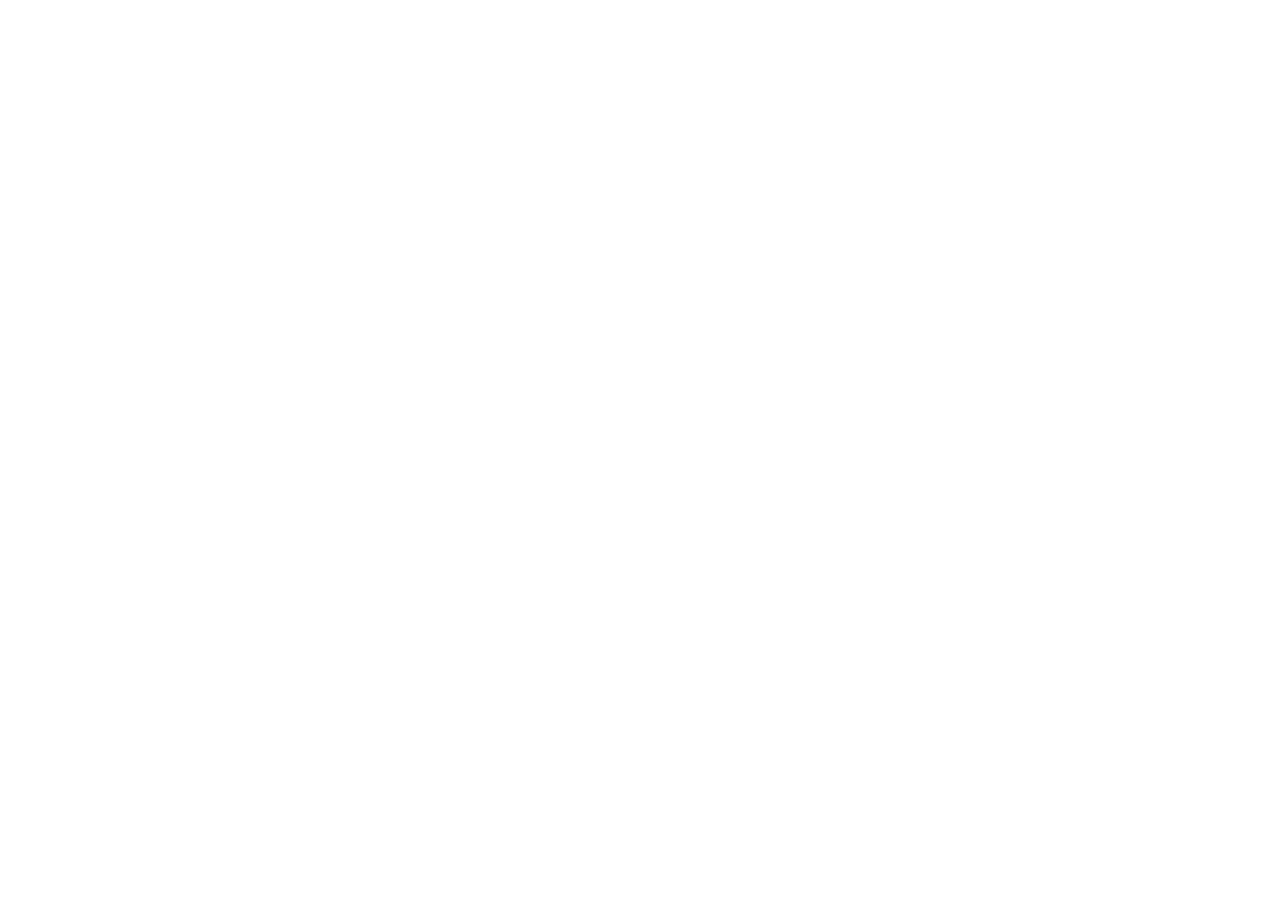
==== index.html @ b810966e "initial commit" ====
<!DOCTYPE html>
<html>
<head>
    <meta charset="utf-8" />
    <meta http-equiv="X-UA-Compatible" content="IE=edge">
    <title>Tours</title>
    <meta name="viewport" content="width=device-width, initial-scale=1">
    <link href="assets/plugins/bootstrap/css/bootstrap.css" rel="stylesheet" type="text/css"/>
    <link href="assets/css/style.css" rel="stylesheet" type="text/css"/>
</head>
<body>
    <header>

    </header>
    <main>

    </main>
    <footer>
        
    </footer>
    <script src="assets/plugins/jquery.min.js"></script>
    <script src="assets/plugins/popper.min.js"></script>
    <script src="assets/plugins/bootstrap/js/bootstrap.min.js"></script>
    <script src="assets/js/main.js"></script>
</body>
</html>
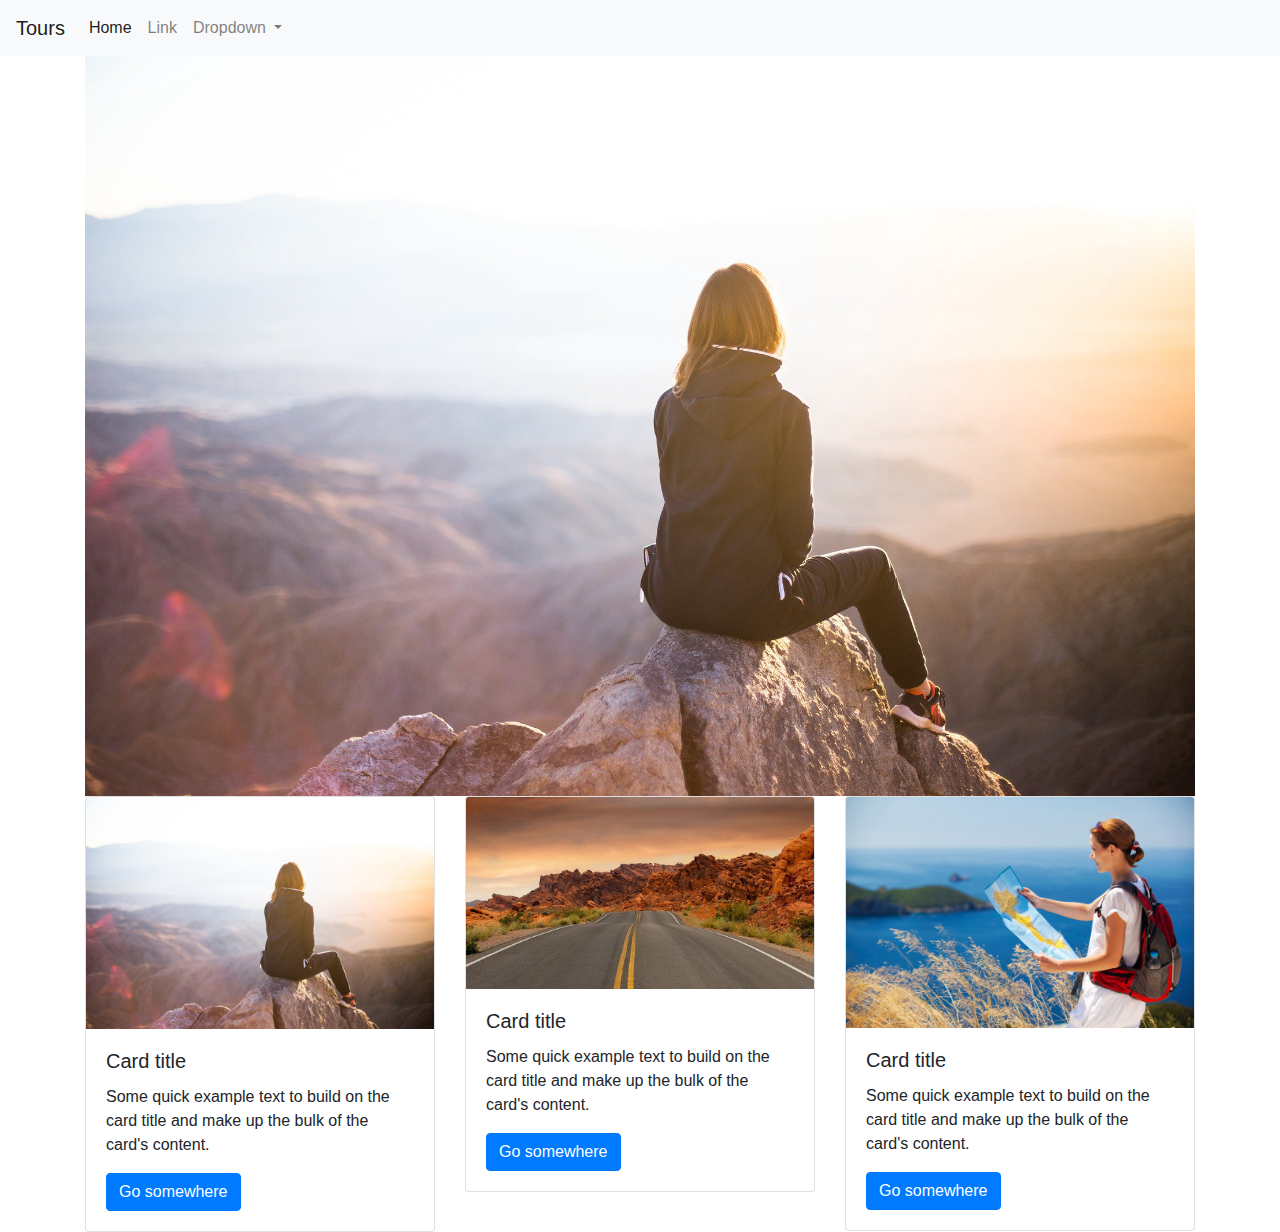
==== commit 9dd3e239: "initial commit" ====
--- a/index.html
+++ b/index.html
@@ -1,26 +1,117 @@
 <!DOCTYPE html>
 <html>
+
 <head>
-    <meta charset="utf-8" />
-    <meta http-equiv="X-UA-Compatible" content="IE=edge">
-    <title>Tours</title>
-    <meta name="viewport" content="width=device-width, initial-scale=1">
-    <link href="assets/plugins/bootstrap/css/bootstrap.css" rel="stylesheet" type="text/css"/>
-    <link href="assets/css/style.css" rel="stylesheet" type="text/css"/>
+  <meta charset="utf-8" />
+  <meta http-equiv="X-UA-Compatible" content="IE=edge">
+  <title>Tours</title>
+  <meta name="viewport" content="width=device-width, initial-scale=1">
+  <link href="assets/plugins/bootstrap/css/bootstrap.css" rel="stylesheet" type="text/css" />
+  <link href="assets/css/style.css" rel="stylesheet" type="text/css" />
 </head>
+
 <body>
-    <header>
+  <header>
+    <nav class="navbar navbar-expand-lg navbar-light bg-light">
+      <a class="navbar-brand" href="#">Tours</a>
+      <button class="navbar-toggler" type="button" data-toggle="collapse" data-target="#navbarSupportedContent" aria-controls="navbarSupportedContent"
+        aria-expanded="false" aria-label="Toggle navigation">
+        <span class="navbar-toggler-icon"></span>
+      </button>
 
-    </header>
-    <main>
+      <div class="collapse navbar-collapse" id="navbarSupportedContent">
+        <ul class="navbar-nav mr-auto">
+          <li class="nav-item active">
+            <a class="nav-link" href="#">Home
+              <span class="sr-only">(current)</span>
+            </a>
+          </li>
+          <li class="nav-item">
+            <a class="nav-link" href="#">Link</a>
+          </li>
+          <li class="nav-item dropdown">
+            <a class="nav-link dropdown-toggle" href="#" id="navbarDropdown" role="button" data-toggle="dropdown" aria-haspopup="true"
+              aria-expanded="false">
+              Dropdown
+            </a>
+            <div class="dropdown-menu" aria-labelledby="navbarDropdown">
+              <a class="dropdown-item" href="#">Action</a>
+              <a class="dropdown-item" href="#">Another action</a>
+              <div class="dropdown-divider"></div>
+              <a class="dropdown-item" href="#">Something else here</a>
+            </div>
+          </li>
+        </ul>
+      </div>
+    </nav>
+  </header>
+  <main>
+    <div class="container">
+      <!-- carousel will be here -->
+      <section class="carousel">
+        <div id="carouselExampleSlidesOnly" class="carousel slide" data-ride="carousel">
+          <div class="carousel-inner">
+            <div class="carousel-item active">
+              <img class="d-block w-100" src="assets/img/site.jpeg" alt="First slide">
+            </div>
+            <div class="carousel-item">
+              <img class="d-block w-100" src="assets/img/solo.jpg" alt="Second slide">
+            </div>
+            <div class="carousel-item">
+              <img class="d-block w-100" src="assets/img/travel.jpg" alt="Third slide">
+            </div>
+          </div>
+        </div>
+      </section>
+      <!-- Travel cards -->
+      <section class="travel">
+        <div class="row">
+          <!-- Cards inside each -->
+          <div class="col">
+            <div class="card">
+              <img class="card-img-top" src="assets/img/site.jpeg" alt="Card image cap">
+              <div class="card-body">
+                <h5 class="card-title">Card title</h5>
+                <p class="card-text">Some quick example text to build on the card title and make up the bulk of the card's content.</p>
+                <a href="#" class="btn btn-primary">Go somewhere</a>
+              </div>
+            </div>
+          </div>
+          <div class="col">
+            <div class="card">
+              <img class="card-img-top" src="assets/img/travel.jpg" alt="Card image cap">
+              <div class="card-body">
+                <h5 class="card-title">Card title</h5>
+                <p class="card-text">Some quick example text to build on the card title and make up the bulk of the card's content.</p>
+                <a href="#" class="btn btn-primary">Go somewhere</a>
+              </div>
+            </div>
+          </div>
+          <div class="col">
+            <div class="card">
+              <img class="card-img-top" src="assets/img/solo.jpg" alt="Card image cap">
+              <div class="card-body">
+                <h5 class="card-title">Card title</h5>
+                <p class="card-text">Some quick example text to build on the card title and make up the bulk of the card's content.</p>
+                <a href="#" class="btn btn-primary">Go somewhere</a>
+              </div>
+            </div>
+          </div>
+        </div>
+      </section>
+    </div>
+    <!-- Testimonial -->
+    <section>
+      
+    </section>
+  </main>
+  <footer>
 
-    </main>
-    <footer>
-        
-    </footer>
-    <script src="assets/plugins/jquery.min.js"></script>
-    <script src="assets/plugins/popper.min.js"></script>
-    <script src="assets/plugins/bootstrap/js/bootstrap.min.js"></script>
-    <script src="assets/js/main.js"></script>
+  </footer>
+  <script src="assets/plugins/jquery.min.js"></script>
+  <script src="assets/plugins/popper.min.js"></script>
+  <script src="assets/plugins/bootstrap/js/bootstrap.min.js"></script>
+  <script src="assets/js/main.js"></script>
 </body>
+
 </html>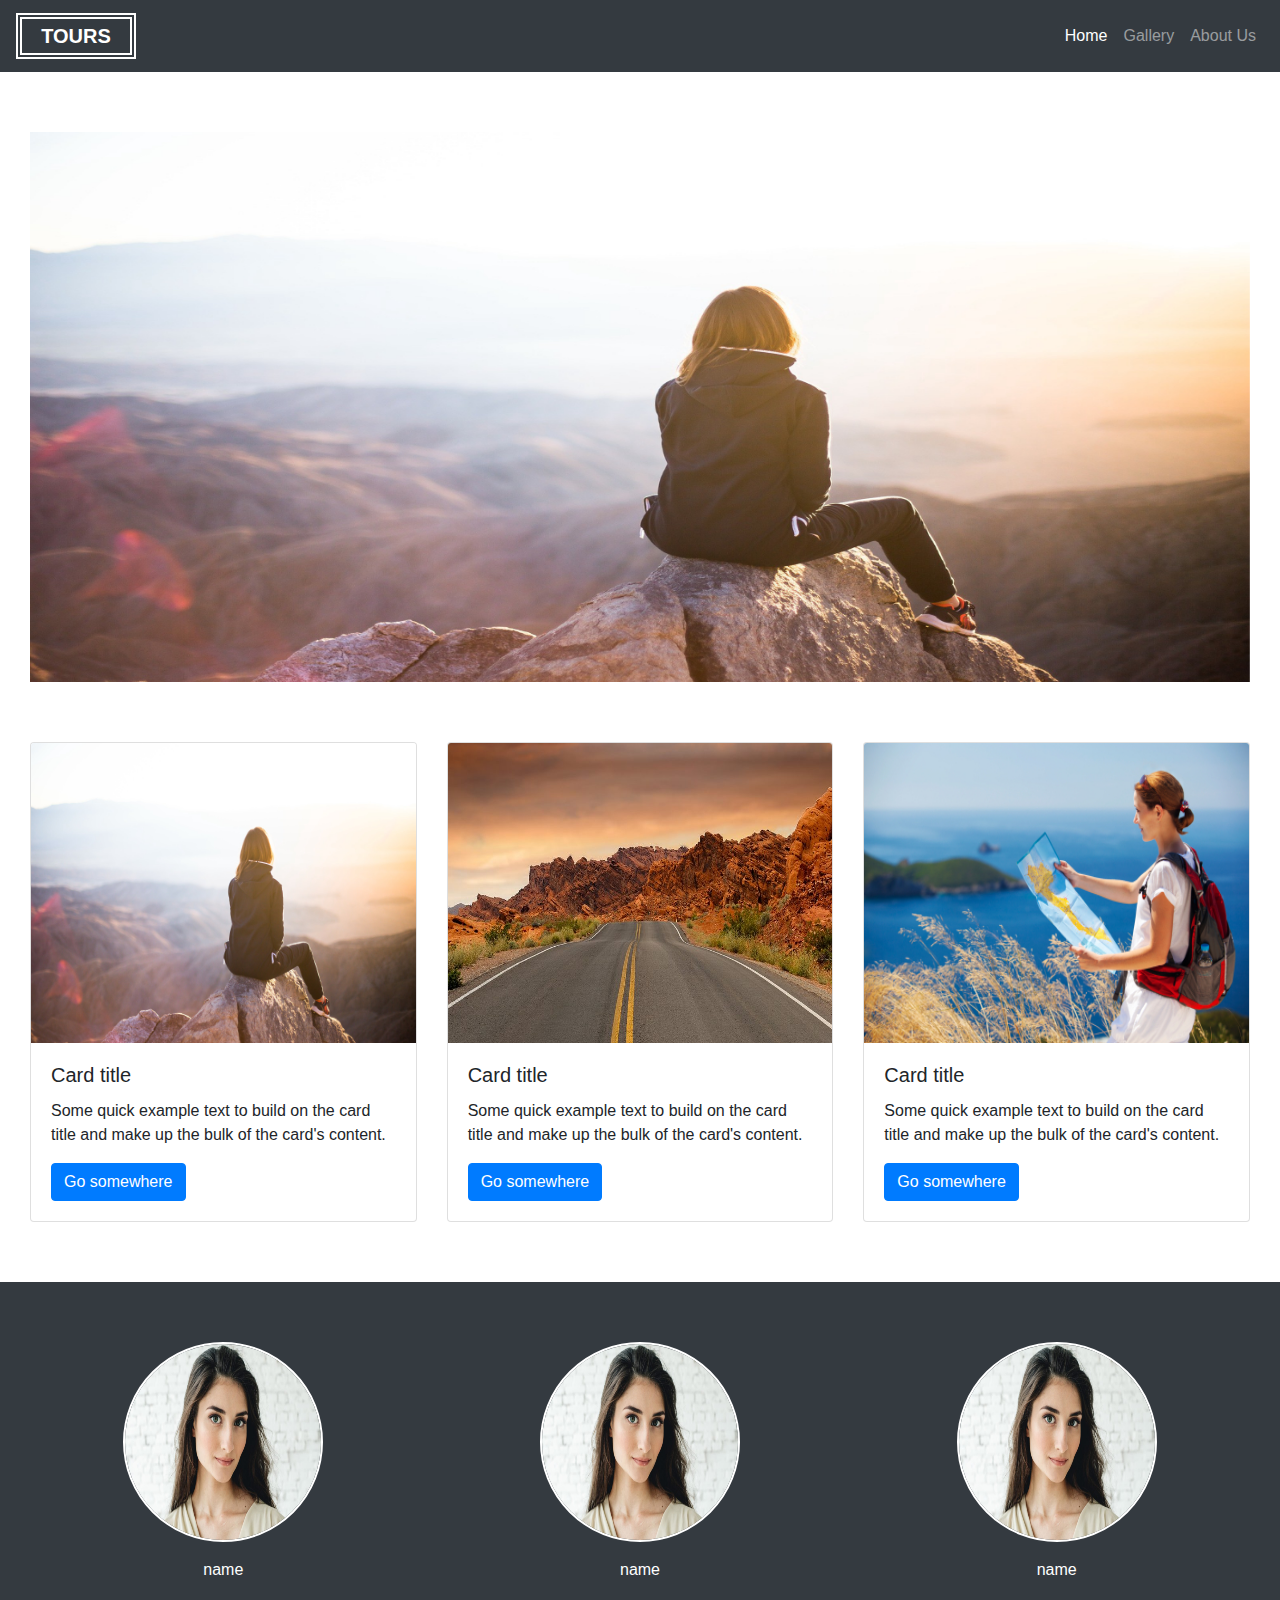
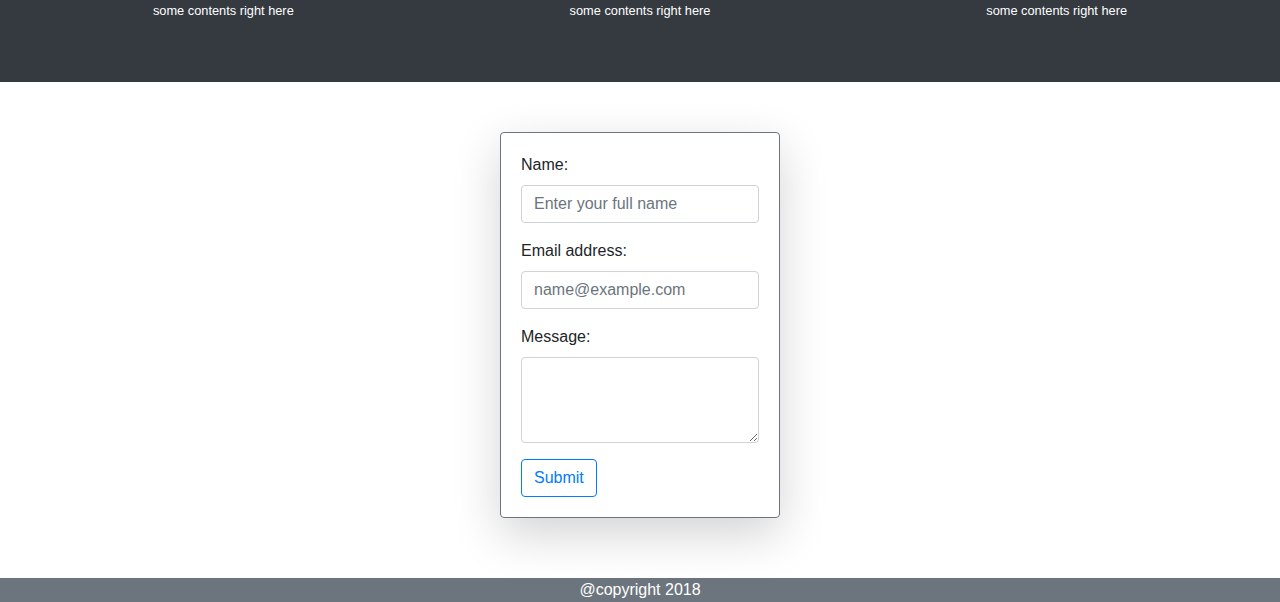
==== commit fcac0323: "initial commit" ====
--- a/index.html
+++ b/index.html
@@ -12,34 +12,30 @@
 
 <body>
   <header>
-    <nav class="navbar navbar-expand-lg navbar-light bg-light">
-      <a class="navbar-brand" href="#">Tours</a>
+    <nav class="navbar navbar-expand-lg navbar-dark bg-dark">
+      <a class="navbar-brand" href="#">
+        <div class="logo">
+          <div class="logo__tagline">Tours
+          </div>
+        </div>
+      </a>
       <button class="navbar-toggler" type="button" data-toggle="collapse" data-target="#navbarSupportedContent" aria-controls="navbarSupportedContent"
         aria-expanded="false" aria-label="Toggle navigation">
         <span class="navbar-toggler-icon"></span>
       </button>
 
       <div class="collapse navbar-collapse" id="navbarSupportedContent">
-        <ul class="navbar-nav mr-auto">
+        <ul class="navbar-nav ml-auto">
           <li class="nav-item active">
             <a class="nav-link" href="#">Home
               <span class="sr-only">(current)</span>
             </a>
           </li>
           <li class="nav-item">
-            <a class="nav-link" href="#">Link</a>
+            <a class="nav-link" href="#">Gallery</a>
           </li>
-          <li class="nav-item dropdown">
-            <a class="nav-link dropdown-toggle" href="#" id="navbarDropdown" role="button" data-toggle="dropdown" aria-haspopup="true"
-              aria-expanded="false">
-              Dropdown
-            </a>
-            <div class="dropdown-menu" aria-labelledby="navbarDropdown">
-              <a class="dropdown-item" href="#">Action</a>
-              <a class="dropdown-item" href="#">Another action</a>
-              <div class="dropdown-divider"></div>
-              <a class="dropdown-item" href="#">Something else here</a>
-            </div>
+          <li class="nav-item">
+            <a class="nav-link" href="#">About Us</a>
           </li>
         </ul>
       </div>
@@ -51,7 +47,7 @@
       <section class="carousel">
         <div id="carouselExampleSlidesOnly" class="carousel slide" data-ride="carousel">
           <div class="carousel-inner">
-            <div class="carousel-item active">
+            <div class="carousel-item img active">
               <img class="d-block w-100" src="assets/img/site.jpeg" alt="First slide">
             </div>
             <div class="carousel-item">
@@ -101,12 +97,78 @@
       </section>
     </div>
     <!-- Testimonial -->
-    <section>
-      
+    <section class="testimonial bg-dark">
+      <div class="container">
+        <div class="row">
+          <div class="col">
+            <!-- circles -->
+            <div class="circles">
+              <figure class="circles__figure">
+                <img src="assets/img/01-shutterstock_476340928-Irina-Bg-1024x683.jpg" alt="">
+              </figure>
+              <div class="circles__content text-center text-white">
+                <p>name</p>
+                <small>
+                  some contents right here
+                </small>
+              </div>
+            </div>
+          </div>
+          <div class="col">
+            <div class="circles">
+              <figure class="circles__figure">
+                <img src="assets/img/01-shutterstock_476340928-Irina-Bg-1024x683.jpg" alt="">
+              </figure>
+              <div class="circles__content text-center text-white">
+                <p>name</p>
+                <small>
+                  some contents right here
+                </small>
+              </div>
+            </div>
+          </div>
+          <div class="col">
+            <div class="circles">
+              <figure class="circles__figure">
+                <img src="assets/img/01-shutterstock_476340928-Irina-Bg-1024x683.jpg" alt="">
+              </figure>
+              <div class="circles__content text-center text-white">
+                <p>name</p>
+                <small>
+                  some contents right here
+                </small>
+              </div>
+            </div>
+          </div>
+
+        </div>
+      </div>
+    </section>
+    <!-- form fill -->
+    <section class="form__wrapper">
+      <form class="form__fill shadow-lg border rounded border-secondary">
+        <div class="form-group">
+          <label for="formGroupName">Name:</label>
+          <input type="text" class="form-control" id="formGroupEnteryourfullname" placeholder="Enter your full name">
+        </div>
+        <div class="form-group">
+          <label for="exampleFormControlInput1">Email address:</label>
+          <input type="email" class="form-control" id="exampleFormControlInput1" placeholder="name@example.com">
+        </div>
+        <div class="form-group">
+          <label for="exampleFormControlTextarea1">Message:</label>
+          <textarea class="form-control" id="exampleFormControlTextarea1" rows="3"></textarea>
+        </div>
+        <div>
+          <button type="button" class="btn btn-outline-primary">Submit</button>
+        </div>
+      </form>
     </section>
   </main>
-  <footer>
-
+  <footer class="bg-secondary">
+    <section class="text-center text-white">
+      @copyright 2018
+    </section>
   </footer>
   <script src="assets/plugins/jquery.min.js"></script>
   <script src="assets/plugins/popper.min.js"></script>
--- a/assets/css/style.css
+++ b/assets/css/style.css
@@ -0,0 +1,63 @@
+.logo {
+    width: 120px;
+    height: 46px;
+    border: 2px solid #FFFFFF;
+    padding: 2px;
+}
+.logo__tagline {
+    width:  100%;
+    height: 100%;
+    border: 2px solid #FFFFFF;
+    display: flex;
+    justify-content: center;
+    align-items: center;
+    font-weight: bold;
+    text-transform: uppercase;
+}
+/* overwriting bootstrap styling */
+@media (min-width: 1200px) {
+    .container {
+        max-width: 1250px;
+    }
+}
+/* overwriting bootstrap styling */
+main {
+    padding: 60px 0;
+}
+.carousel-item img {
+    height: 550px;
+}
+section.travel {
+    padding: 60px 0;
+}
+.card-img-top {
+    height: 300px;
+}
+.circles {
+    display: flex;
+    flex-direction: column;
+    justify-content: center;
+    align-items: center;
+}
+.circles__figure {
+    height: 200px;
+    width: 200px;
+}
+.circles__figure img {
+    height: 100%;
+    width: 100%;
+    border-radius: 100%;
+    border: 2px solid #FFFFFF;
+}
+section.testimonial {
+    padding: 60px 0;
+}
+.form__fill {
+  display: flex; 
+  flex-direction: column; 
+  justify-content: center; 
+  padding: 20px; 
+}
+.form__wrapper {
+  padding: 50px  500px 0;
+}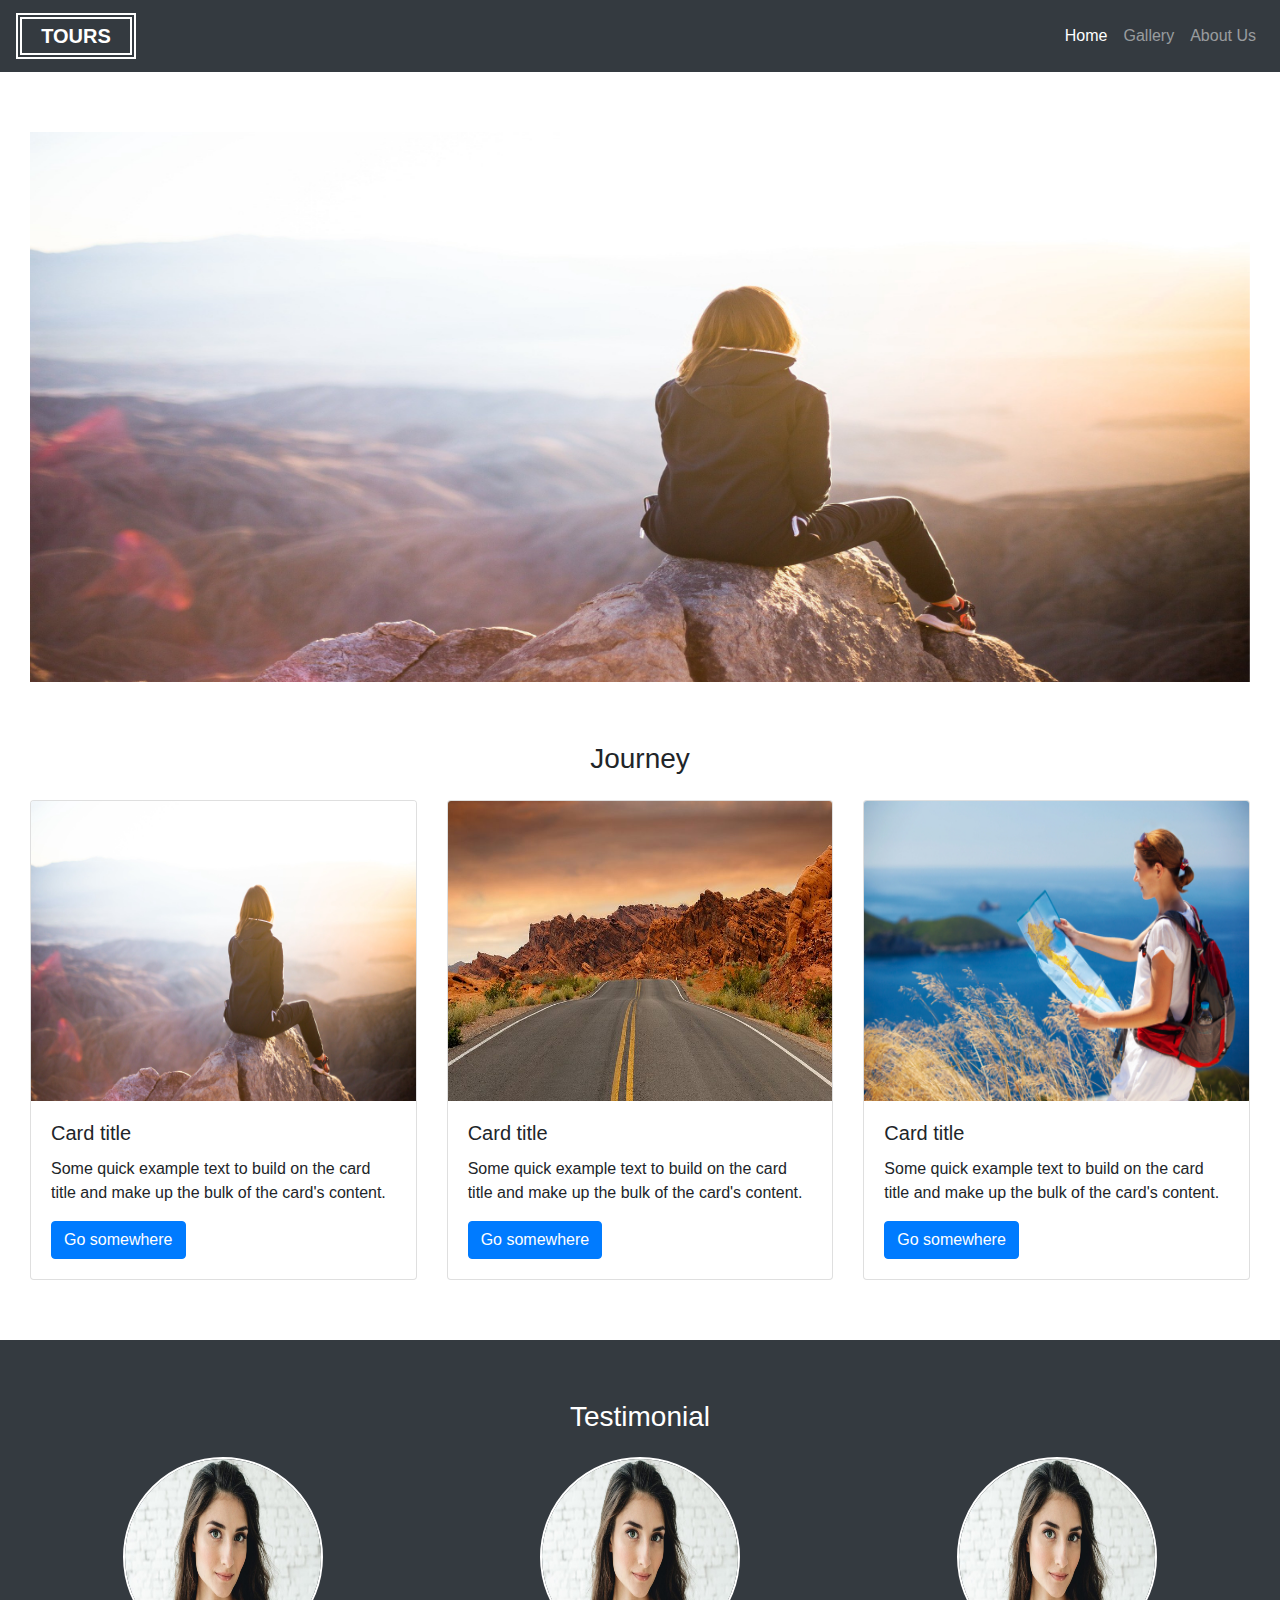
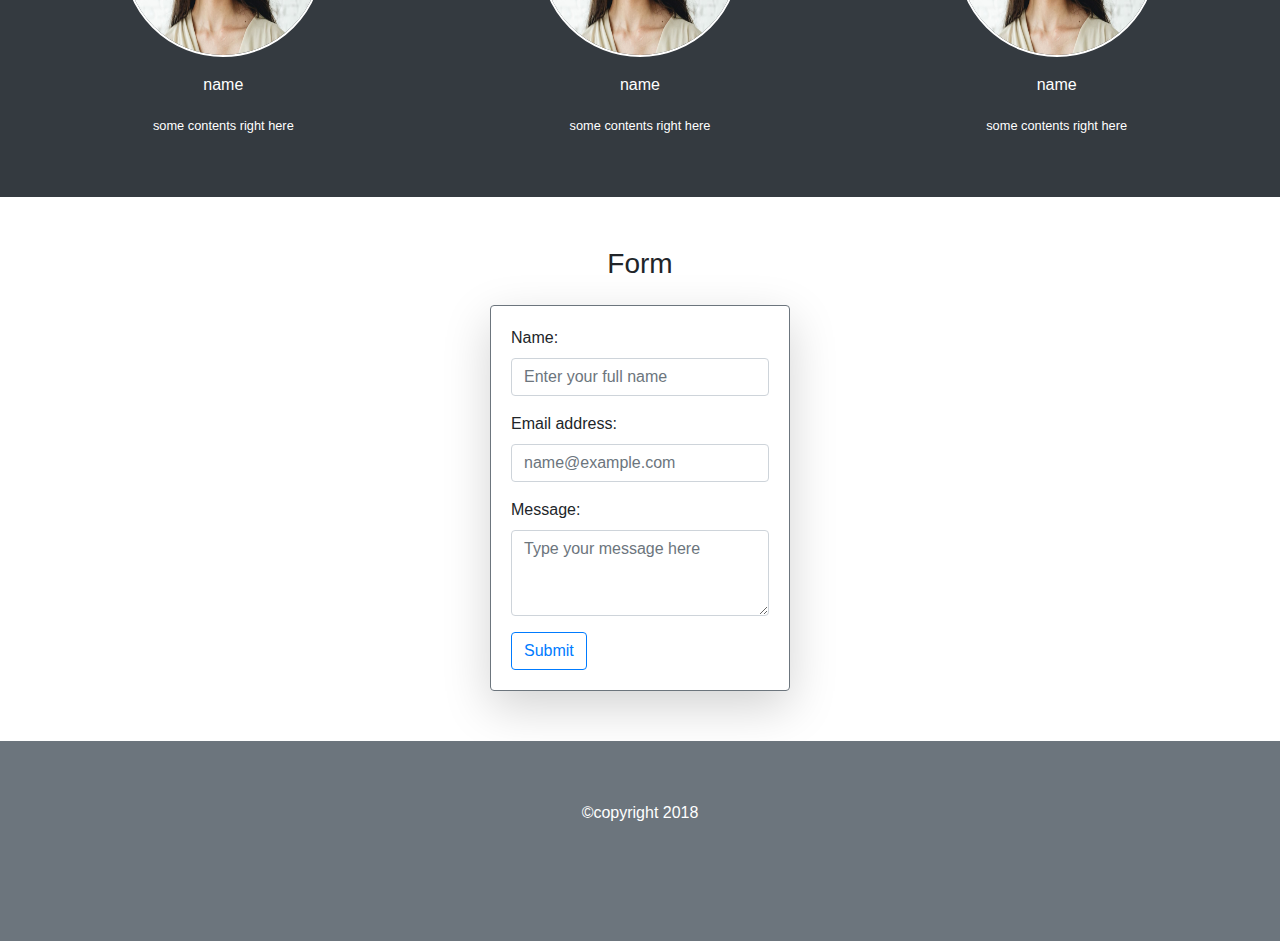
==== commit e03e5e1a: "modification on footer in the html, css and js" ====
--- a/index.html
+++ b/index.html
@@ -61,9 +61,14 @@
       </section>
       <!-- Travel cards -->
       <section class="travel">
+        <div class="section__heading mb-4">
+          <h3 class="text-center">
+            Journey
+          </h3>
+        </div>
         <div class="row">
           <!-- Cards inside each -->
-          <div class="col">
+          <div class="col-12 col-sm-6 col-md-4">
             <div class="card">
               <img class="card-img-top" src="assets/img/site.jpeg" alt="Card image cap">
               <div class="card-body">
@@ -73,7 +78,7 @@
               </div>
             </div>
           </div>
-          <div class="col">
+          <div class="col-12 col-sm-6 col-md-4">
             <div class="card">
               <img class="card-img-top" src="assets/img/travel.jpg" alt="Card image cap">
               <div class="card-body">
@@ -83,7 +88,7 @@
               </div>
             </div>
           </div>
-          <div class="col">
+          <div class="col-12 col-sm-6 col-md-4">
             <div class="card">
               <img class="card-img-top" src="assets/img/solo.jpg" alt="Card image cap">
               <div class="card-body">
@@ -99,8 +104,13 @@
     <!-- Testimonial -->
     <section class="testimonial bg-dark">
       <div class="container">
+        <div class="section__heading mb-4">
+          <h3 class="text-center text-white">
+            Testimonial
+          </h3>
+        </div>
         <div class="row">
-          <div class="col">
+          <div class="col-12 col-sm-6 col-md-4">
             <!-- circles -->
             <div class="circles">
               <figure class="circles__figure">
@@ -114,7 +124,7 @@
               </div>
             </div>
           </div>
-          <div class="col">
+          <div class="col-12 col-sm-6 col-md-4">
             <div class="circles">
               <figure class="circles__figure">
                 <img src="assets/img/01-shutterstock_476340928-Irina-Bg-1024x683.jpg" alt="">
@@ -127,7 +137,7 @@
               </div>
             </div>
           </div>
-          <div class="col">
+          <div class="col-12 col-sm-6 col-md-4">
             <div class="circles">
               <figure class="circles__figure">
                 <img src="assets/img/01-shutterstock_476340928-Irina-Bg-1024x683.jpg" alt="">
@@ -140,34 +150,43 @@
               </div>
             </div>
           </div>
-
         </div>
       </div>
     </section>
     <!-- form fill -->
     <section class="form__wrapper">
-      <form class="form__fill shadow-lg border rounded border-secondary">
-        <div class="form-group">
-          <label for="formGroupName">Name:</label>
-          <input type="text" class="form-control" id="formGroupEnteryourfullname" placeholder="Enter your full name">
+      <div>
+        <div class="section__heading mb-4">
+          <h3 class="text-center">
+            Form
+          </h3>
         </div>
-        <div class="form-group">
-          <label for="exampleFormControlInput1">Email address:</label>
-          <input type="email" class="form-control" id="exampleFormControlInput1" placeholder="name@example.com">
-        </div>
-        <div class="form-group">
-          <label for="exampleFormControlTextarea1">Message:</label>
-          <textarea class="form-control" id="exampleFormControlTextarea1" rows="3"></textarea>
-        </div>
-        <div>
-          <button type="button" class="btn btn-outline-primary">Submit</button>
-        </div>
-      </form>
+        <form class="form__fill shadow-lg border rounded border-secondary">
+          <div class="form-group">
+            <label for="formGroupName">Name:</label>
+            <input type="text" class="form-control" id="formGroupEnteryourfullname" name="name" placeholder="Enter your full name">
+            <small class="form-text d-none">Your name is less than four characters.</small>
+          </div>
+          <div class="form-group">
+            <label for="exampleFormControlInput1">Email address:</label>
+            <input type="email" class="form-control" id="exampleFormControlInput1" name="email" placeholder="name@example.com">
+            <small class="form-text d-none">Your email is not correct.</small>
+          </div>
+          <div class="form-group">
+            <label for="exampleFormControlTextarea1">Message:</label>
+            <textarea class="form-control" id="exampleFormControlTextarea1" name="message" rows="3" placeholder="Type your message here"></textarea>
+            <small class="form-text d-none">Your message should be 10 - 100 characters.</small>
+          </div>
+          <div>
+            <button type="button" class="btn btn-outline-primary">Submit</button>
+          </div>
+        </form>
+      </div>
     </section>
   </main>
-  <footer class="bg-secondary">
-    <section class="text-center text-white">
-      @copyright 2018
+  <footer class="footer bg-secondary">
+    <section class="footer__section text-center text-white">
+      &copy;copyright 2018
     </section>
   </footer>
   <script src="assets/plugins/jquery.min.js"></script>
--- a/assets/css/style.css
+++ b/assets/css/style.css
@@ -21,11 +21,31 @@
     }
 }
 /* overwriting bootstrap styling */
-main {
+/* main {
     padding: 60px 0;
+} */
+section.carousel {
+    padding-top: 60px;
 }
-.carousel-item img {
-    height: 550px;
+@media (min-width: 1200px) {
+    .carousel-item img {
+        height: 550px;
+    }
+}
+@media (max-width: 450px) {
+    .carousel-item img {
+        height: 220px;
+    }
+}
+@media (min-width: 1200px) {
+    .circles__figure {
+        height: 550px;
+    }
+}
+@media (max-width: 450px) {
+    .circles__figure {
+        height: 220px;
+    }
 }
 section.travel {
     padding: 60px 0;
@@ -43,6 +63,7 @@
     height: 200px;
     width: 200px;
 }
+
 .circles__figure img {
     height: 100%;
     width: 100%;
@@ -52,12 +73,20 @@
 section.testimonial {
     padding: 60px 0;
 }
+.form__wrapper {
+    padding: 50px 0 50px 0;
+  }
 .form__fill {
-  display: flex; 
-  flex-direction: column; 
-  justify-content: center; 
+    max-width: 300px;
+    margin: 0 auto;
+  /* display: flex;  */
+  /* flex-direction: column;  */
+  /* justify-content: center;  */
   padding: 20px; 
 }
-.form__wrapper {
-  padding: 50px  500px 0;
-}+.footer {
+    height: 200px;
+}
+.footer__section {
+    padding: 60px;
+}
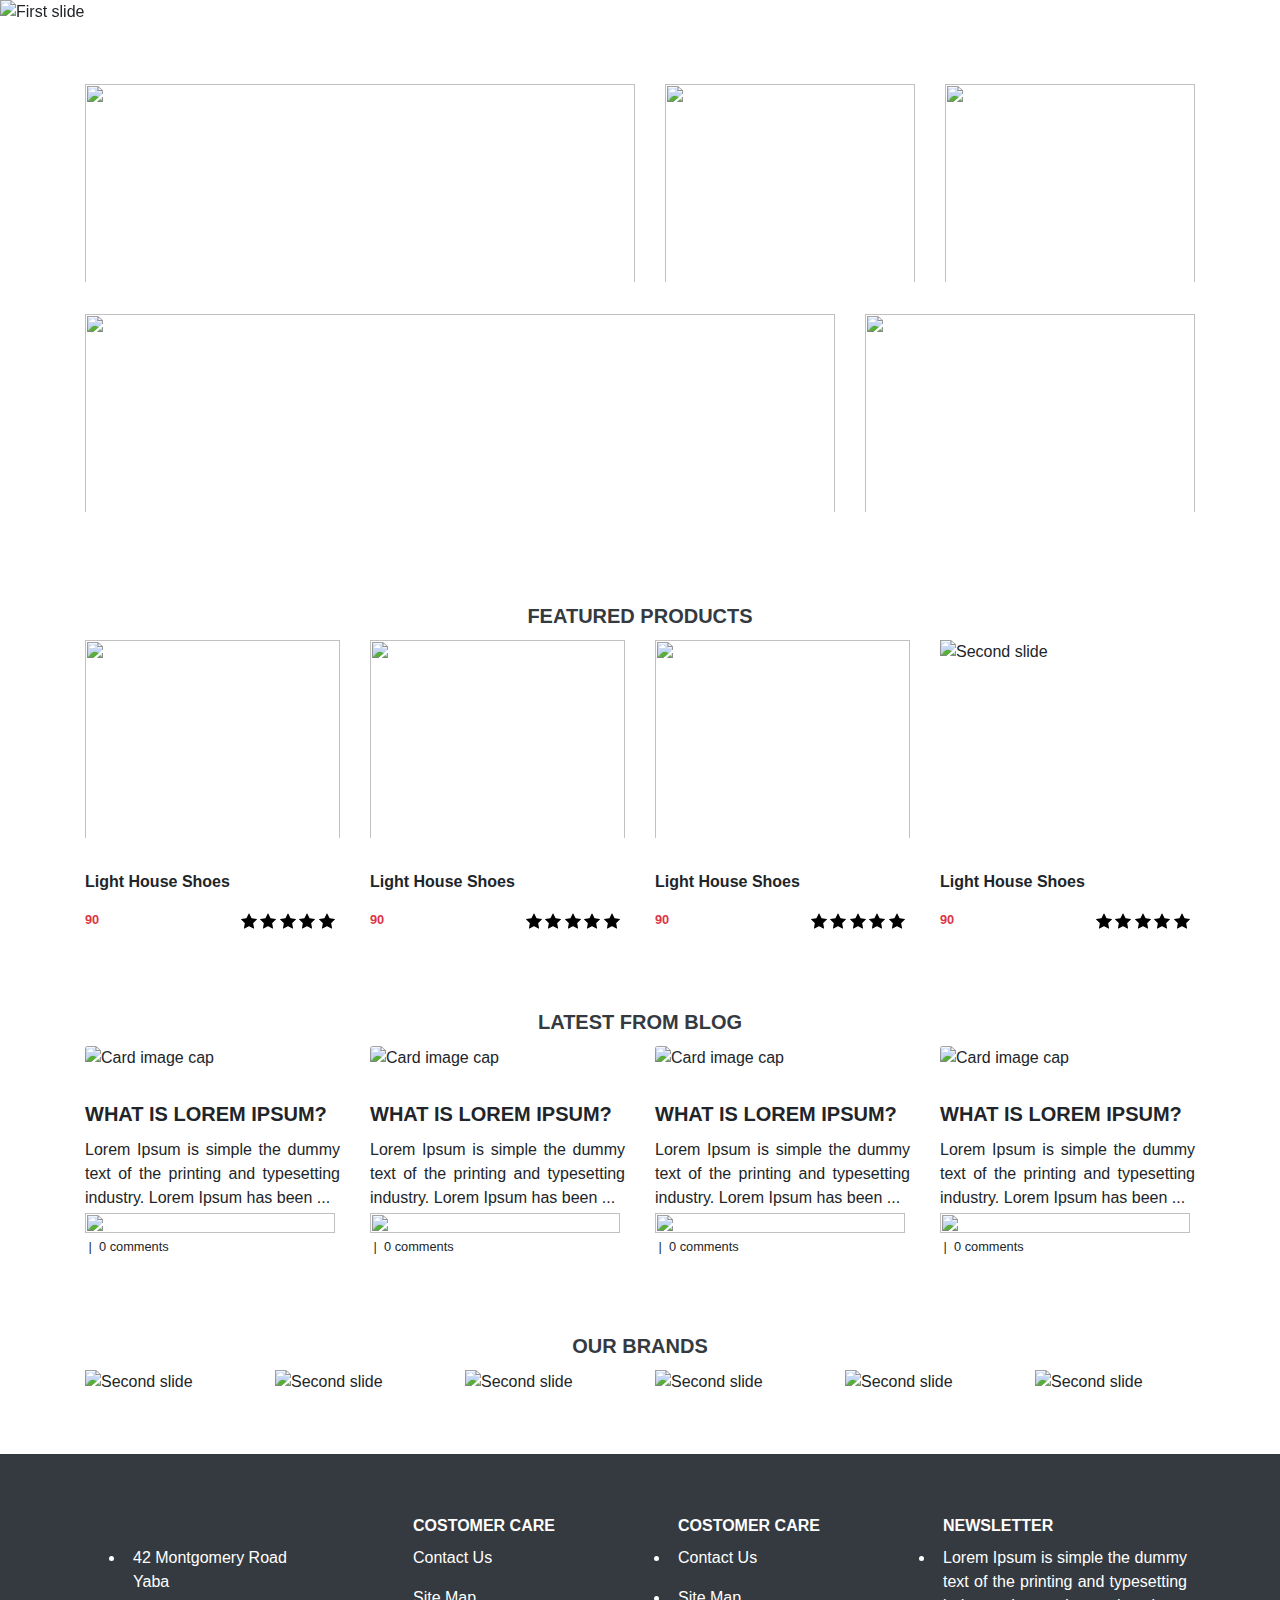
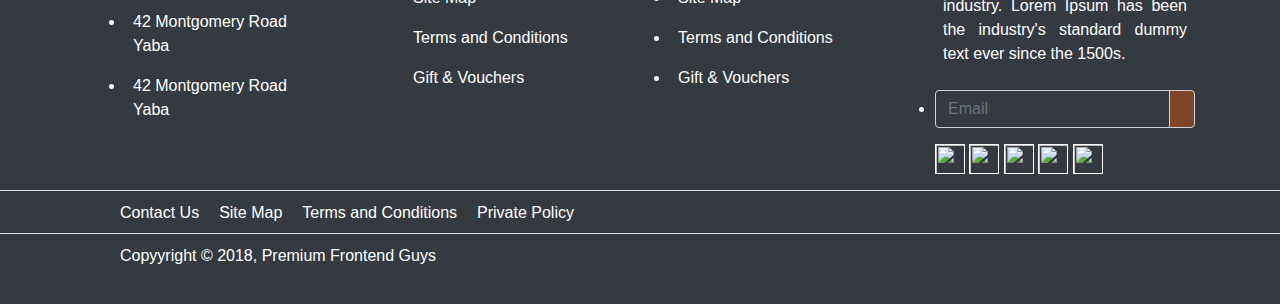
==== commit 13824c87: "Modification on project_two" ====
--- a/index.html
+++ b/index.html
@@ -4,7 +4,7 @@
 <head>
   <meta charset="utf-8" />
   <meta http-equiv="X-UA-Compatible" content="IE=edge">
-  <title>Tours</title>
+  <title>Project Two</title>
   <meta name="viewport" content="width=device-width, initial-scale=1">
   <link href="assets/plugins/bootstrap/css/bootstrap.css" rel="stylesheet" type="text/css" />
   <link href="assets/css/style.css" rel="stylesheet" type="text/css" />
@@ -12,181 +12,418 @@
 
 <body>
   <header>
-    <nav class="navbar navbar-expand-lg navbar-dark bg-dark">
-      <a class="navbar-brand" href="#">
-        <div class="logo">
-          <div class="logo__tagline">Tours
-          </div>
-        </div>
-      </a>
-      <button class="navbar-toggler" type="button" data-toggle="collapse" data-target="#navbarSupportedContent" aria-controls="navbarSupportedContent"
-        aria-expanded="false" aria-label="Toggle navigation">
-        <span class="navbar-toggler-icon"></span>
-      </button>
-
-      <div class="collapse navbar-collapse" id="navbarSupportedContent">
-        <ul class="navbar-nav ml-auto">
-          <li class="nav-item active">
-            <a class="nav-link" href="#">Home
-              <span class="sr-only">(current)</span>
-            </a>
-          </li>
-          <li class="nav-item">
-            <a class="nav-link" href="#">Gallery</a>
-          </li>
-          <li class="nav-item">
-            <a class="nav-link" href="#">About Us</a>
-          </li>
-        </ul>
+    <!-- carousel will be here -->
+    <section class="carousel">
+      <div id="carouselExampleIndicators" class="carousel slide" data-ride="carousel">
+        <ol class="carousel-indicators">
+          <li data-target="#carouselExampleIndicators" data-slide-to="0" class="active  carousel__indtrs"></li>
+          <li data-target="#carouselExampleIndicators" data-slide-to="1" class="carousel__indtrs"></li>
+          <li data-target="#carouselExampleIndicators" data-slide-to="2" class="carousel__indtrs"></li>
+        </ol>
+        <div class="carousel-inner">
+          <div class="carousel-item active">
+            <img class="d-block w-100" src="assets/img/background_1.jpeg" alt="First slide">
+            <div class="carousel-caption d-none d-md-block carousel__capt">
+              <h1 class="font-weight-bold carousel__hd hd__letrsp carousel__content1">
+                <strong class="textcolor__carouselh1">MEN</strong> COLLECTION
+              </h1>
+              <a href="#" class="btn btn-outline-secondary border btn-lg text-white carousel__content2" role="button">Shop Now</a>
+            </div>
+          </div>
+          <div class="carousel-item">
+            <img class="d-block w-100" src="assets/img/background_2.jpg" alt="Second slide">
+            <div class="carousel-caption d-none d-md-block carousel__capt">
+              <h1 class="font-weight-bold carousel__hd hd__letrsp carousel__content1">
+                <strong class="textcolor__carouselh1">MEN</strong> COLLECTION
+              </h1>
+              <a href="#" class="btn btn-outline-secondary border btn-lg text-white carousel__content2" role="button">Shop Now</a>
+            </div>
+          </div>
+          <div class="carousel-item">
+            <img class="d-block w-100" src="assets/img/background_3.jpeg" alt="Third slide">
+            <div class="carousel-caption d-none d-md-block carousel__capt">
+              <h1 class="font-weight-bold carousel__hd hd__letrsp carousel__content1">
+                <strong class="textcolor__carouselh1">WOMEN</strong> COLLECTION
+              </h1>
+              <a href="#" class="btn btn-outline-secondary border btn-lg text-white carousel__content2" role="button">Shop Now</a>
+            </div>
+          </div>
+        </div>
+        <a class="carousel-control-prev" href="#carouselExampleIndicators" role="button" data-slide="prev">
+          <span class="carousel-control-prev-icon" aria-hidden="true"></span>
+          <span class="sr-only">Previous</span>
+        </a>
+        <a class="carousel-control-next" href="#carouselExampleIndicators" role="button" data-slide="next">
+          <span class="carousel-control-next-icon" aria-hidden="true"></span>
+          <span class="sr-only">Next</span>
+        </a>
       </div>
-    </nav>
+    </section>
   </header>
   <main>
-    <div class="container">
-      <!-- carousel will be here -->
-      <section class="carousel">
-        <div id="carouselExampleSlidesOnly" class="carousel slide" data-ride="carousel">
-          <div class="carousel-inner">
-            <div class="carousel-item img active">
-              <img class="d-block w-100" src="assets/img/site.jpeg" alt="First slide">
-            </div>
-            <div class="carousel-item">
-              <img class="d-block w-100" src="assets/img/solo.jpg" alt="Second slide">
-            </div>
-            <div class="carousel-item">
-              <img class="d-block w-100" src="assets/img/travel.jpg" alt="Third slide">
-            </div>
+    <section class="container">
+
+      <!-- first main section: cards here -->
+      <section class="section__img">
+        <div class="row">
+          <div class="col">
+            <img class="card__img card__col1img1" src="assets/img/products/pexels3.jpeg" />
+          </div>
+          <div class="col">
+            <img class="card__img card__col1img2" src="assets/img/products/pexels4.jpeg" />
+          </div>
+          <div class="col">
+            <img class="card__img card__col1img2" src="assets/img/products/pexels5.jpeg" />
+          </div>
+          <div class="w-100"></div>
+          <div class="col">
+            <img class="card__img card__col2img1" src="assets/img/products/pexels.jpeg" />
+          </div>
+          <div class="col">
+            <img class="card__img card__col2img2" src="assets/img/products/pexels2.jpeg" />
           </div>
         </div>
       </section>
-      <!-- Travel cards -->
-      <section class="travel">
-        <div class="section__heading mb-4">
-          <h3 class="text-center">
-            Journey
-          </h3>
+
+      <!-- second main section: featured products here -->
+      <section class="section__img">
+        <div class="text-center">
+          <h5 class="text-dark font-weight-bold heading__letterspacing heading__hd1">
+            FEATURED PRODUCTS
+          </h5>
+          <p class=" d-inline">
+            <img class="fd__heading" src="assets/img/icons/substract.png" alt="" />
+            <img class="fd__heading" src="assets/img/icons/down-arrow-black-button.png" alt="" />
+            <img class="fd__heading" src="assets/img/icons/substract.png" alt="" />
+          </p>
         </div>
         <div class="row">
-          <!-- Cards inside each -->
-          <div class="col-12 col-sm-6 col-md-4">
-            <div class="card">
-              <img class="card-img-top" src="assets/img/site.jpeg" alt="Card image cap">
-              <div class="card-body">
-                <h5 class="card-title">Card title</h5>
-                <p class="card-text">Some quick example text to build on the card title and make up the bulk of the card's content.</p>
-                <a href="#" class="btn btn-primary">Go somewhere</a>
-              </div>
-            </div>
-          </div>
-          <div class="col-12 col-sm-6 col-md-4">
-            <div class="card">
-              <img class="card-img-top" src="assets/img/travel.jpg" alt="Card image cap">
-              <div class="card-body">
-                <h5 class="card-title">Card title</h5>
-                <p class="card-text">Some quick example text to build on the card title and make up the bulk of the card's content.</p>
-                <a href="#" class="btn btn-primary">Go somewhere</a>
-              </div>
-            </div>
-          </div>
-          <div class="col-12 col-sm-6 col-md-4">
-            <div class="card">
-              <img class="card-img-top" src="assets/img/solo.jpg" alt="Card image cap">
-              <div class="card-body">
-                <h5 class="card-title">Card title</h5>
-                <p class="card-text">Some quick example text to build on the card title and make up the bulk of the card's content.</p>
-                <a href="#" class="btn btn-primary">Go somewhere</a>
-              </div>
+          <div class="col">
+            <img class="d-block w-100 card__img" src="assets/img/products/pexels8.jpg" alt="">
+            <div class="font-weight-bold">
+              <P>Light House Shoes</P>
+            </div>
+            <div class="featuredprod__userwrapper">
+              <small class="featuredprod__userresponse">
+                <span class="text-danger float-left font-weight-bold">90</span>
+                <div class="float-right">
+                  <img src="assets/img/icons/star.png" alt="">
+                  <img src="assets/img/icons/star.png" alt="">
+                  <img src="assets/img/icons/star.png" alt="">
+                  <img src="assets/img/icons/star.png" alt="">
+                  <img src="assets/img/icons/star.png" alt="">
+                </div>
+              </small>
+            </div>
+          </div>
+          <div class="col">
+            <img class="d-block w-100 card__img" src="assets/img/products/pexels9.jpg" alt="">
+            <div class="font-weight-bold">
+              <P>Light House Shoes</P>
+            </div>
+            <div class="featuredprod__userwrapper">
+              <small class="featuredprod__userresponse">
+                <span class="text-danger float-left font-weight-bold">90</span>
+                <div class="float-right">
+                  <img src="assets/img/icons/star.png" alt="">
+                  <img src="assets/img/icons/star.png" alt="">
+                  <img src="assets/img/icons/star.png" alt="">
+                  <img src="assets/img/icons/star.png" alt="">
+                  <img src="assets/img/icons/star.png" alt="">
+                </div>
+              </small>
+            </div>
+          </div>
+          <div class="col">
+            <img class="d-block w-100 card__img" src="assets/img/products/fash.jpeg" alt="">
+            <div class="font-weight-bold">
+              <P>Light House Shoes</P>
+            </div>
+            <div class="featuredprod__userwrapper">
+              <small class="featuredprod__userresponse">
+                <span class="text-danger float-left font-weight-bold">90</span>
+                <div class="float-right">
+                  <img src="assets/img/icons/star.png" alt="">
+                  <img src="assets/img/icons/star.png" alt="">
+                  <img src="assets/img/icons/star.png" alt="">
+                  <img src="assets/img/icons/star.png" alt="">
+                  <img src="assets/img/icons/star.png" alt="">
+                </div>
+              </small>
+            </div>
+          </div>
+          <div class="col">
+            <img class="d-block w-100 card__img" src="assets/img/products/fashion.jpeg" alt="Second slide">
+            <div class="font-weight-bold">
+              <P>Light House Shoes</P>
+            </div>
+            <div class="featuredprod__userwrapper">
+              <small class="featuredprod__userresponse">
+                <span class="text-danger float-left font-weight-bold">90</span>
+                <div class="float-right">
+                  <img src="assets/img/icons/star.png" alt="">
+                  <img src="assets/img/icons/star.png" alt="">
+                  <img src="assets/img/icons/star.png" alt="">
+                  <img src="assets/img/icons/star.png" alt="">
+                  <img src="assets/img/icons/star.png" alt="">
+                </div>
+              </small>
             </div>
           </div>
         </div>
       </section>
-    </div>
-    <!-- Testimonial -->
-    <section class="testimonial bg-dark">
-      <div class="container">
-        <div class="section__heading mb-4">
-          <h3 class="text-center text-white">
-            Testimonial
-          </h3>
+
+      <!-- third main section: latest from blog here -->
+      <section class="section__img">
+        <div class="text-center">
+          <h5 class="text-dark font-weight-bold heading__letterspacing heading__hd1">
+            LATEST FROM BLOG
+          </h5>
+          <p class=" d-inline">
+            <img class="fd__heading" src="assets/img/icons/substract.png" alt="" />
+            <img class="fd__heading" src="assets/img/icons/down-arrow-black-button.png" alt="" />
+            <img class="fd__heading" src="assets/img/icons/substract.png" alt="" />
+          </p>
         </div>
         <div class="row">
-          <div class="col-12 col-sm-6 col-md-4">
-            <!-- circles -->
-            <div class="circles">
-              <figure class="circles__figure">
-                <img src="assets/img/01-shutterstock_476340928-Irina-Bg-1024x683.jpg" alt="">
-              </figure>
-              <div class="circles__content text-center text-white">
-                <p>name</p>
-                <small>
-                  some contents right here
+          <div class="col">
+            <div>
+              <img class="card-img-top card__img" src="assets/img/background_1.jpeg" alt="Card image cap">
+              <div class="card-body blog__imgtext text-justify">
+                <h5 class="card-title font-weight-bold">WHAT IS LOREM IPSUM?</h5>
+                <p class="card-text">Lorem Ipsum is simple the dummy text of the printing and typesetting industry. Lorem Ipsum has been ...</p>
+              </div>
+              <img class="longline" src="assets/img/icons/substract.png" alt="" />
+              <div class="blog__bloggerwrapper">
+                <small class="blog__bloggerdetails">
+                  <img class="blog__userdetails" src="assets/img/icons/calendar.png" alt="" /> |
+                  <img class="blog__userdetails" src="assets/img/icons/messenger.png" alt="" /> 0 comments
                 </small>
               </div>
             </div>
           </div>
-          <div class="col-12 col-sm-6 col-md-4">
-            <div class="circles">
-              <figure class="circles__figure">
-                <img src="assets/img/01-shutterstock_476340928-Irina-Bg-1024x683.jpg" alt="">
-              </figure>
-              <div class="circles__content text-center text-white">
-                <p>name</p>
-                <small>
-                  some contents right here
+          <div class="col">
+            <div>
+              <img class="card-img-top card__img" src="assets/img/background_1.jpeg" alt="Card image cap">
+              <div class="card-body blog__imgtext text-justify">
+                <h5 class="card-title font-weight-bold">WHAT IS LOREM IPSUM?</h5>
+                <p class="card-text">Lorem Ipsum is simple the dummy text of the printing and typesetting industry. Lorem Ipsum has been ...</p>
+              </div>
+              <img class="longline" src="assets/img/icons/substract.png" alt="" />
+              <div class="blog__bloggerwrapper">
+                <small class="blog__bloggerdetails">
+                  <img class="blog__userdetails" src="assets/img/icons/calendar.png" alt="" /> |
+                  <img class="blog__userdetails" src="assets/img/icons/messenger.png" alt="" /> 0 comments
                 </small>
               </div>
             </div>
           </div>
-          <div class="col-12 col-sm-6 col-md-4">
-            <div class="circles">
-              <figure class="circles__figure">
-                <img src="assets/img/01-shutterstock_476340928-Irina-Bg-1024x683.jpg" alt="">
-              </figure>
-              <div class="circles__content text-center text-white">
-                <p>name</p>
-                <small>
-                  some contents right here
+          <div class="col">
+            <div>
+              <img class="card-img-top card__img" src="assets/img/background_1.jpeg" alt="Card image cap">
+              <div class="card-body blog__imgtext text-justify">
+                <h5 class="card-title font-weight-bold">WHAT IS LOREM IPSUM?</h5>
+                <p class="card-text">Lorem Ipsum is simple the dummy text of the printing and typesetting industry. Lorem Ipsum has been ...</p>
+              </div>
+              <img class="longline" src="assets/img/icons/substract.png" alt="" />
+              <div class="blog__bloggerwrapper">
+                <small class="blog__bloggerdetails">
+                  <img class="blog__userdetails" src="assets/img/icons/calendar.png" alt="" /> |
+                  <img class="blog__userdetails" src="assets/img/icons/messenger.png" alt="" /> 0 comments
                 </small>
               </div>
             </div>
           </div>
-        </div>
-      </div>
-    </section>
-    <!-- form fill -->
-    <section class="form__wrapper">
-      <div>
-        <div class="section__heading mb-4">
-          <h3 class="text-center">
-            Form
-          </h3>
-        </div>
-        <form class="form__fill shadow-lg border rounded border-secondary">
-          <div class="form-group">
-            <label for="formGroupName">Name:</label>
-            <input type="text" class="form-control" id="formGroupEnteryourfullname" name="name" placeholder="Enter your full name">
-            <small class="form-text d-none">Your name is less than four characters.</small>
-          </div>
-          <div class="form-group">
-            <label for="exampleFormControlInput1">Email address:</label>
-            <input type="email" class="form-control" id="exampleFormControlInput1" name="email" placeholder="name@example.com">
-            <small class="form-text d-none">Your email is not correct.</small>
-          </div>
-          <div class="form-group">
-            <label for="exampleFormControlTextarea1">Message:</label>
-            <textarea class="form-control" id="exampleFormControlTextarea1" name="message" rows="3" placeholder="Type your message here"></textarea>
-            <small class="form-text d-none">Your message should be 10 - 100 characters.</small>
-          </div>
-          <div>
-            <button type="button" class="btn btn-outline-primary">Submit</button>
-          </div>
-        </form>
-      </div>
+          <div class="col">
+            <div>
+              <img class="card-img-top card__img" src="assets/img/background_1.jpeg" alt="Card image cap">
+              <div class="card-body blog__imgtext text-justify">
+                <h5 class="card-title font-weight-bold">WHAT IS LOREM IPSUM?</h5>
+                <p class="card-text">Lorem Ipsum is simple the dummy text of the printing and typesetting industry. Lorem Ipsum has been ...</p>
+              </div>
+              <img class="longline" src="assets/img/icons/substract.png" alt="" />
+              <div class="blog__bloggerwrapper">
+                <small class="blog__bloggerdetails">
+                  <img class="blog__userdetails" src="assets/img/icons/calendar.png" alt="" /> |
+                  <img class="blog__userdetails" src="assets/img/icons/messenger.png" alt="" /> 0 comments
+                </small>
+              </div>
+            </div>
+          </div>
+        </div>
+      </section>
+
+      <!-- fourth main section our brands here -->
+      <section>
+        <div class="text-center">
+          <h5 class="text-dark font-weight-bold heading__letterspacing heading__hd1">
+            OUR BRANDS
+          </h5>
+          <p class=" d-inline">
+            <img class="fd__heading" src="assets/img/icons/substract.png" alt="" />
+            <img class="fd__heading" src="assets/img/icons/down-arrow-black-button.png" alt="" />
+            <img class="fd__heading" src="assets/img/icons/substract.png" alt="" />
+          </p>
+        </div>
+        <div class="row">
+          <div class="col">
+            <img class="d-block w-100" src="assets/img/products/bag.jpg" alt="Second slide">
+          </div>
+          <div class="col">
+            <img class="d-block w-100" src="assets/img/products/bag.jpg" alt="Second slide">
+          </div>
+          <div class="col">
+            <img class="d-block w-100" src="assets/img/products/bag.jpg" alt="Second slide">
+          </div>
+          <div class="col">
+            <img class="d-block w-100" src="assets/img/products/bag.jpg" alt="Second slide">
+          </div>
+          <div class="col">
+            <img class="d-block w-100" src="assets/img/products/bag.jpg" alt="Second slide">
+          </div>
+          <div class="col">
+            <img class="d-block w-100" src="assets/img/products/bag.jpg" alt="Second slide">
+          </div>
+        </div>
+      </section>
     </section>
   </main>
-  <footer class="footer bg-secondary">
-    <section class="footer__section text-center text-white">
-      &copy;copyright 2018
+  <footer class="footer bg-dark text-white">
+    <section>
+      <!-- first footer section -->
+      <section class="footer__wrapper1">
+        <!-- first section -->
+        <div class="container">
+          <div class="row">
+            <div class="col-sm">
+              <div class="footer__ullenght">
+                <img class="p-2" src="assets/img/logo/logo.svg" alt="" />
+                <ul class="footer__ul footer__ul3">
+                  <a href="#" class="text-white">
+                    <li class="p-2">42 Montgomery Road Yaba</li>
+                  </a>
+                  <a href="#" class="text-white">
+                    <li class="p-2">42 Montgomery Road Yaba</li>
+                  </a>
+                  <a href="#" class="text-white">
+                    <li class="p-2">42 Montgomery Road Yaba</li>
+                  </a>
+                </ul>
+              </div>
+            </div>
+            <div class="col-sm">
+              <div>
+                <ul class="footer__ul2">
+                  <span class="font-weight-bold p-2">COSTOMER CARE</span>
+                  <a href="#" class="text-white">
+                    <li class=" p-2">Contact Us</li>
+                  </a>
+                  <a href="#" class="text-white">
+                    <li class=" p-2">Site Map</li>
+                  </a>
+                  <a href="#" class="text-white">
+                    <li class=" p-2">Terms and Conditions</li>
+                  </a>
+                  <a href="#" class="text-white">
+                    <li class=" p-2">Gift & Vouchers</li>
+                  </a>
+                </ul>
+              </div>
+            </div>
+            <div class="col-sm">
+              <div>
+                <ul class="footer__ul3">
+                  <span class="font-weight-bold p-2">COSTOMER CARE</span>
+                  <a href="#" class="text-white">
+                    <li class=" p-2">Contact Us</li>
+                  </a>
+                  <a href="#" class="text-white">
+                    <li class=" p-2">Site Map</li>
+                  </a>
+                  <a href="#" class="text-white">
+                    <li class=" p-2">Terms and Conditions</li>
+                  </a>
+                  <a href="#" class="text-white">
+                    <li class=" p-2">Gift & Vouchers</li>
+                  </a>
+                </ul>
+              </div>
+            </div>
+            <div class="col-sm">
+              <div class="footer__ul3lenght">
+                <ul class="footer__ul3">
+                  <span class="font-weight-bold p-2">NEWSLETTER</span>
+                  <li class="text-justify p-2">
+                    <p>Lorem Ipsum is simple the dummy text of the printing and typesetting industry. Lorem Ipsum has been the
+                      industry's standard dummy text ever since the 1500s.</p>
+                  </li>
+                  <li>
+                    <div class="input-group mb-3">
+                      <input type="text" class="form-control text-white bg-dark" placeholder="Email" aria-label="Recipient's username" aria-describedby="basic-addon2">
+                      <div class="input-group-append">
+                        <span class="input-group-text footer_searchbg" id="basic-addon2">
+                          <img class="footer__mediaiconsi" src="assets/img/icons/right-arrow-white-button.png" alt="" />
+                        </span>
+                      </div>
+                    </div>
+                  </li>
+                  <div class="d-inline">
+                    <a href="#" class="text-white">
+                      <img src="assets/img/icons/facebook-logo.png" alt="" class="border border-white footer__ul2 footer__mediaicons" />
+                    </a>
+                    <a href="#" class="text-white">
+                      <img src="assets/img/icons/twitter.png" alt="" class="border border-white footer__ul2 footer__mediaicons" />
+                    </a>
+                    <a href="#" class="text-white">
+                      <img src="assets/img/icons/twitter-logo.png" alt="" class="border border-white footer__ul2 footer__mediaicons" />
+                    </a>
+                    <a href="#" class="text-white">
+                      <img src="assets/img/icons/google-plus.png" alt="" class="border border-white footer__ul2 footer__mediaicons" />
+                    </a>
+                    <a href="#" class="text-white">
+                      <img src="assets/img/icons/google-plus.png" alt="" class="border border-white footer__ul2 footer__mediaicons" />
+                    </a>
+                  </div>
+                </ul>
+              </div>
+            </div>
+          </div>
+        </div>
+      </section>
+
+      <!-- second footer section -->
+      <nav class="navbar navbar-expand-lg border-top border-bottom border-grey footer__wrapper2">
+        <div class="collapse navbar-collapse" id="navbarSupportedContent">
+          <ul class="navbar-nav mr-auto">
+            <a class="text-white footer__navlink" href="#">Contact Us</a>
+            <a class="text-white footer__navlink" href="#"> Site Map</a>
+            <a class="text-white footer__navlink" href="#">Terms and Conditions</a>
+            <a class="text-white footer__navlink" href="#">Private Policy</a>
+          </ul>
+          <div>
+            <a href="#" class="text-white">
+              <img src="assets/img/icons/footer3.PNG" alt="" />
+            </a>
+          </div>
+          <div>
+            <a href="#" class="text-white">
+              <img src="assets/img/icons/footer2.PNG" alt="" />
+            </a>
+          </div>
+          <div>
+            <a href="#" class="text-white">
+              <img src="assets/img/icons/footer3.PNG" alt="" />
+            </a>
+          </div>
+          <div>
+            <a href="#" class="text-white">
+              <img src="assets/img/icons/footer1.PNG" alt="" />
+            </a>
+          </div>
+        </div>
+      </nav>
+      <!-- third footer section -->
+      <p class="footer__wrapper2">Copyyright &copy; 2018, Premium Frontend Guys</p>
     </section>
   </footer>
   <script src="assets/plugins/jquery.min.js"></script>
--- a/assets/css/style.css
+++ b/assets/css/style.css
@@ -1,92 +1,146 @@
-.logo {
-    width: 120px;
-    height: 46px;
-    border: 2px solid #FFFFFF;
-    padding: 2px;
+/* header */
+.carousel__capt {
+    height: 600px;
 }
-.logo__tagline {
-    width:  100%;
-    height: 100%;
-    border: 2px solid #FFFFFF;
-    display: flex;
-    justify-content: center;
-    align-items: center;
-    font-weight: bold;
-    text-transform: uppercase;
-}
-/* overwriting bootstrap styling */
-@media (min-width: 1200px) {
-    .container {
-        max-width: 1250px;
-    }
-}
-/* overwriting bootstrap styling */
-/* main {
-    padding: 60px 0;
-} */
-section.carousel {
-    padding-top: 60px;
-}
-@media (min-width: 1200px) {
-    .carousel-item img {
-        height: 550px;
-    }
-}
-@media (max-width: 450px) {
-    .carousel-item img {
-        height: 220px;
-    }
-}
-@media (min-width: 1200px) {
-    .circles__figure {
-        height: 550px;
-    }
-}
-@media (max-width: 450px) {
-    .circles__figure {
-        height: 220px;
-    }
-}
-section.travel {
-    padding: 60px 0;
-}
-.card-img-top {
-    height: 300px;
-}
-.circles {
-    display: flex;
-    flex-direction: column;
-    justify-content: center;
-    align-items: center;
-}
-.circles__figure {
-    height: 200px;
-    width: 200px;
-}
-
-.circles__figure img {
-    height: 100%;
-    width: 100%;
-    border-radius: 100%;
-    border: 2px solid #FFFFFF;
-}
-section.testimonial {
-    padding: 60px 0;
-}
-.form__wrapper {
-    padding: 50px 0 50px 0;
-  }
-.form__fill {
-    max-width: 300px;
-    margin: 0 auto;
-  /* display: flex;  */
-  /* flex-direction: column;  */
-  /* justify-content: center;  */
-  padding: 20px; 
-}
-.footer {
-    height: 200px;
-}
-.footer__section {
+.carousel__hd {
     padding: 60px;
 }
+.textcolor__carouselh1 {
+    color: rgb(126, 70, 39);
+}
+.carousel__content1 {
+    padding: 60px;
+}
+.carousel__content2 {
+    padding: 20px 60px;
+}
+.carousel__indtrs {
+    height: 40px;
+    width: 20px;
+    border-radius: 50%;
+}
+/* header */
+
+
+/* main */
+main {
+    padding: 60px;
+}
+.card__img {
+    padding-bottom: 2px;
+}
+.section__img {
+    padding-bottom: 60px;
+}
+.icon__heading {
+    width: 300px;
+}
+.heading__hd1 {
+    height: 4px;
+}
+.heading__hd2 {
+    height: 60px;
+}
+.hd__letrsp {
+    letter-spacing: 2px;
+}
+.longline {
+    width: 250px;
+    height: 20px;
+}
+/* main */
+
+
+/* first main section */
+.card__img {
+    height: 200px;
+    margin-bottom: 30px;
+}
+.card__col1img1 {
+    width: 550px;
+}
+.card__col1img2 {
+    width: 250px;
+}
+.card__col2img1 {
+    width: 750px;
+}
+.card__col2img2 {
+    width: 330px;
+}
+/* first main section */
+
+
+/* second main section */
+.featuredprod__userwrapper {
+    width: 250px;
+    height: 40px;;
+}
+.featuredprod__userresponse {
+    width: 250px;
+    height: 40px;
+}
+/* second main section */
+
+
+
+/* third main section */
+.blog__imgtext {
+    padding: 0;
+}
+.blog__bloggerwrapper {
+    width: 250px;
+    height: 40px;;
+}
+.blog__bloggerdetails {
+    width: 250px;
+    height: 40px;
+}
+/* third main section */
+
+
+/* footer */
+.footer {
+    height: 450px;
+}
+.footer__wrapper1 {
+    padding: 60px 60px 0;
+}
+.footer__wrapper2 {
+    padding-top: 10px;
+    padding-left: 120px;
+    padding-right: 120px;   
+}
+.footer_secondsection {
+    padding: 60;
+}
+.footer__ul {
+    list-style-image: url("");
+}
+.footer__ul2 {
+    list-style-type: none; 
+    /* list-style-image: url("assets/img/icons/right-arrow-white-button.png"); */
+}
+.footer__ul3 {
+    /* list-style-image: url("assets/img/icons/right-arrow-white-button.png"); */
+}
+.footer__ul3lenght {
+    width: 300px;
+}
+.footer__ullenght {
+    width: 250px;
+}
+.footer_searchbg {
+    background-color: rgb(126, 70, 39);
+}
+.footer__navlink {
+    padding-right: 20px;
+}
+.footer__mediaiconsi {
+    height: 20px;
+}
+.footer__mediaicons {
+    height: 30px;
+    width: 30px;
+}
+/* footer */
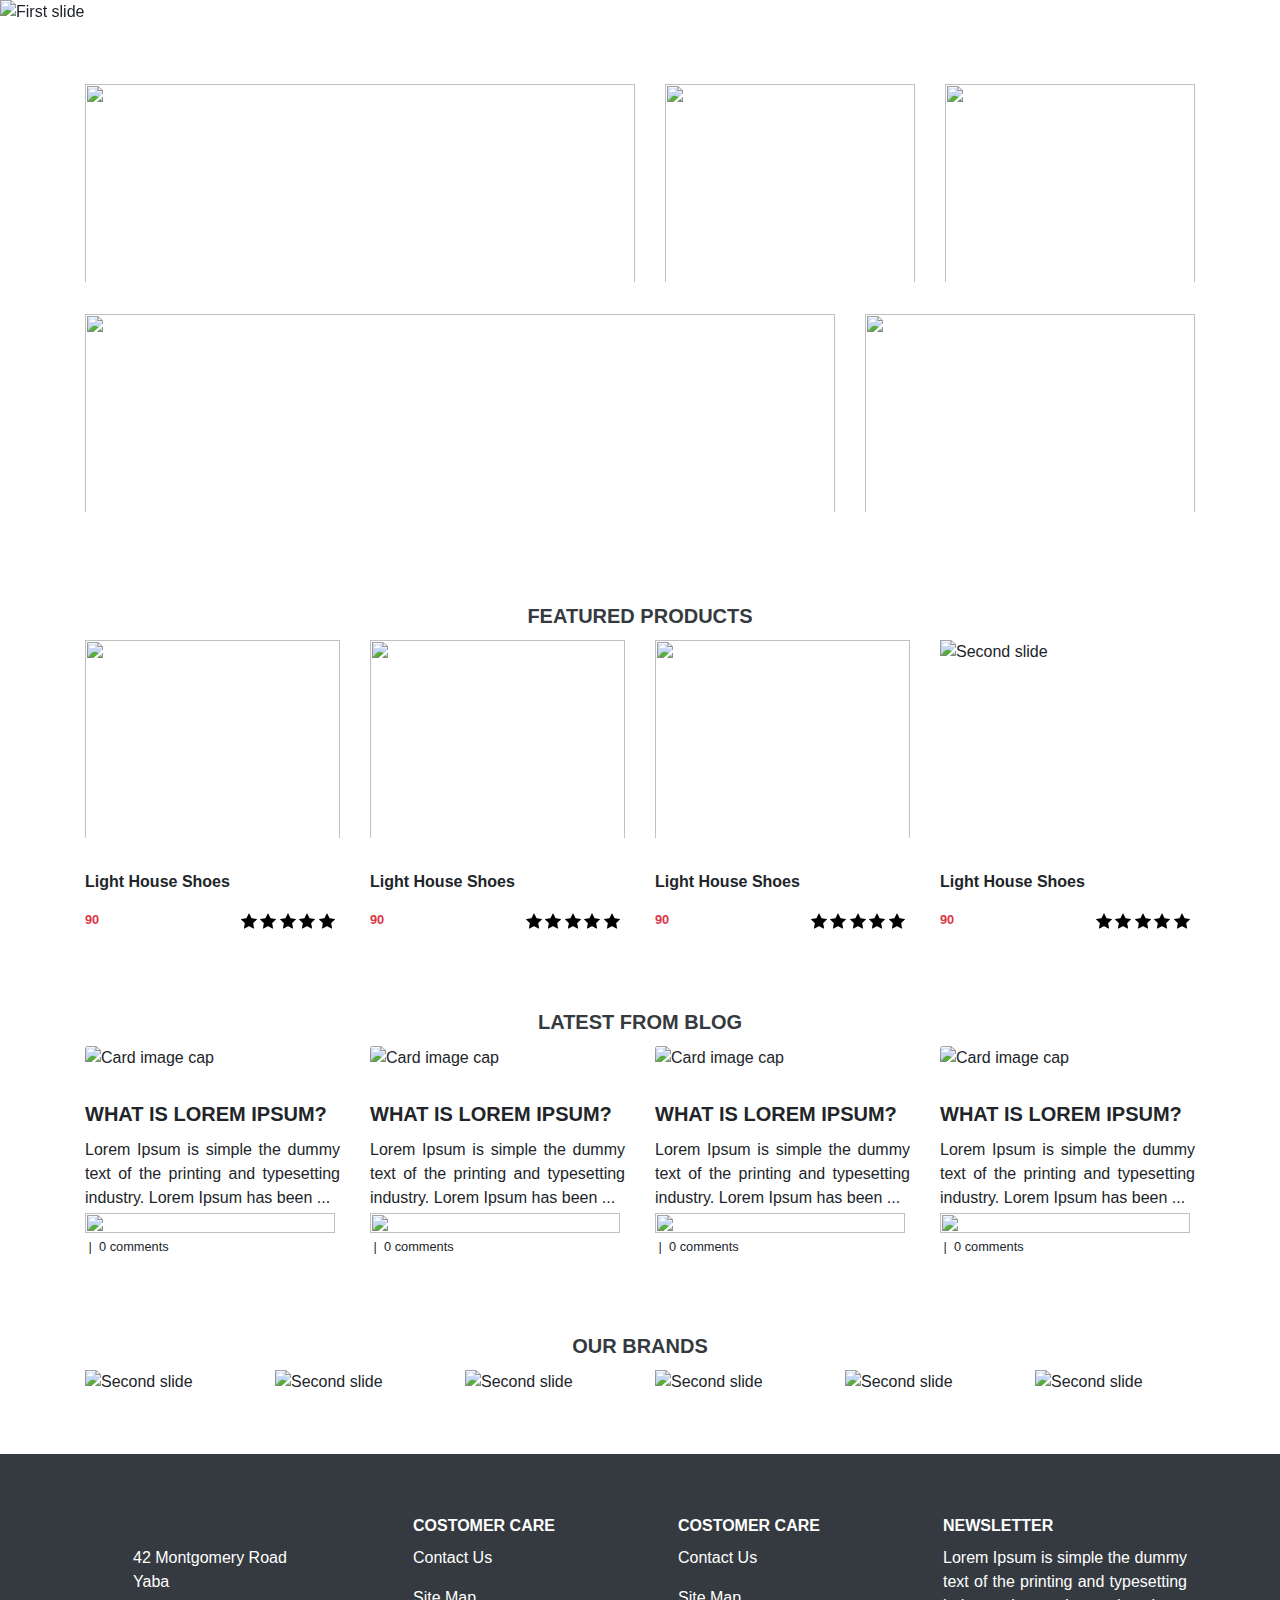
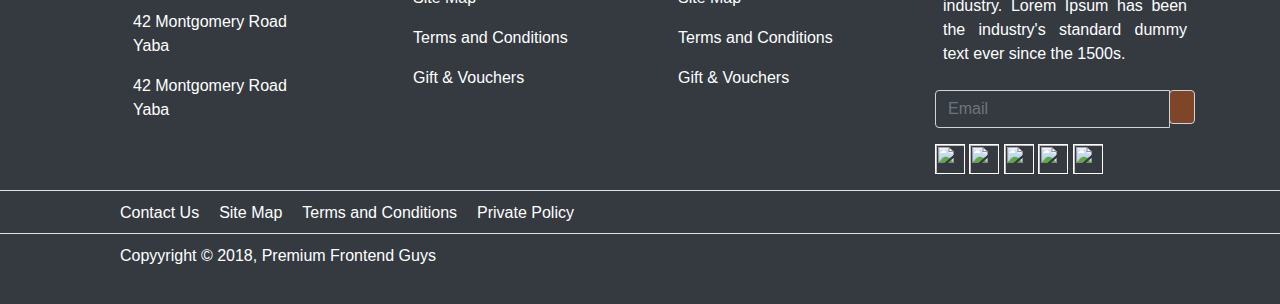
==== commit 26227229: "modification on footer" ====
--- a/index.html
+++ b/index.html
@@ -298,7 +298,7 @@
             <div class="col-sm">
               <div class="footer__ullenght">
                 <img class="p-2" src="assets/img/logo/logo.svg" alt="" />
-                <ul class="footer__ul footer__ul3">
+                <ul class="footer__ul footer__ul2">
                   <a href="#" class="text-white">
                     <li class="p-2">42 Montgomery Road Yaba</li>
                   </a>
@@ -332,7 +332,7 @@
             </div>
             <div class="col-sm">
               <div>
-                <ul class="footer__ul3">
+                <ul class="footer__ul2 footer__ul3">
                   <span class="font-weight-bold p-2">COSTOMER CARE</span>
                   <a href="#" class="text-white">
                     <li class=" p-2">Contact Us</li>
@@ -351,7 +351,7 @@
             </div>
             <div class="col-sm">
               <div class="footer__ul3lenght">
-                <ul class="footer__ul3">
+                <ul class="footer__ul2 footer__ul3">
                   <span class="font-weight-bold p-2">NEWSLETTER</span>
                   <li class="text-justify p-2">
                     <p>Lorem Ipsum is simple the dummy text of the printing and typesetting industry. Lorem Ipsum has been the
@@ -361,9 +361,10 @@
                     <div class="input-group mb-3">
                       <input type="text" class="form-control text-white bg-dark" placeholder="Email" aria-label="Recipient's username" aria-describedby="basic-addon2">
                       <div class="input-group-append">
-                        <span class="input-group-text footer_searchbg" id="basic-addon2">
-                          <img class="footer__mediaiconsi" src="assets/img/icons/right-arrow-white-button.png" alt="" />
-                        </span>
+                        <a href="#" class="text-white">
+                          <span class="input-group-text footer_searchbg" id="basic-addon2">
+                            <img class="footer__mediaiconsi" src="assets/img/icons/right-arrow-white-button.png" alt="" />
+                          </span>
                       </div>
                     </div>
                   </li>
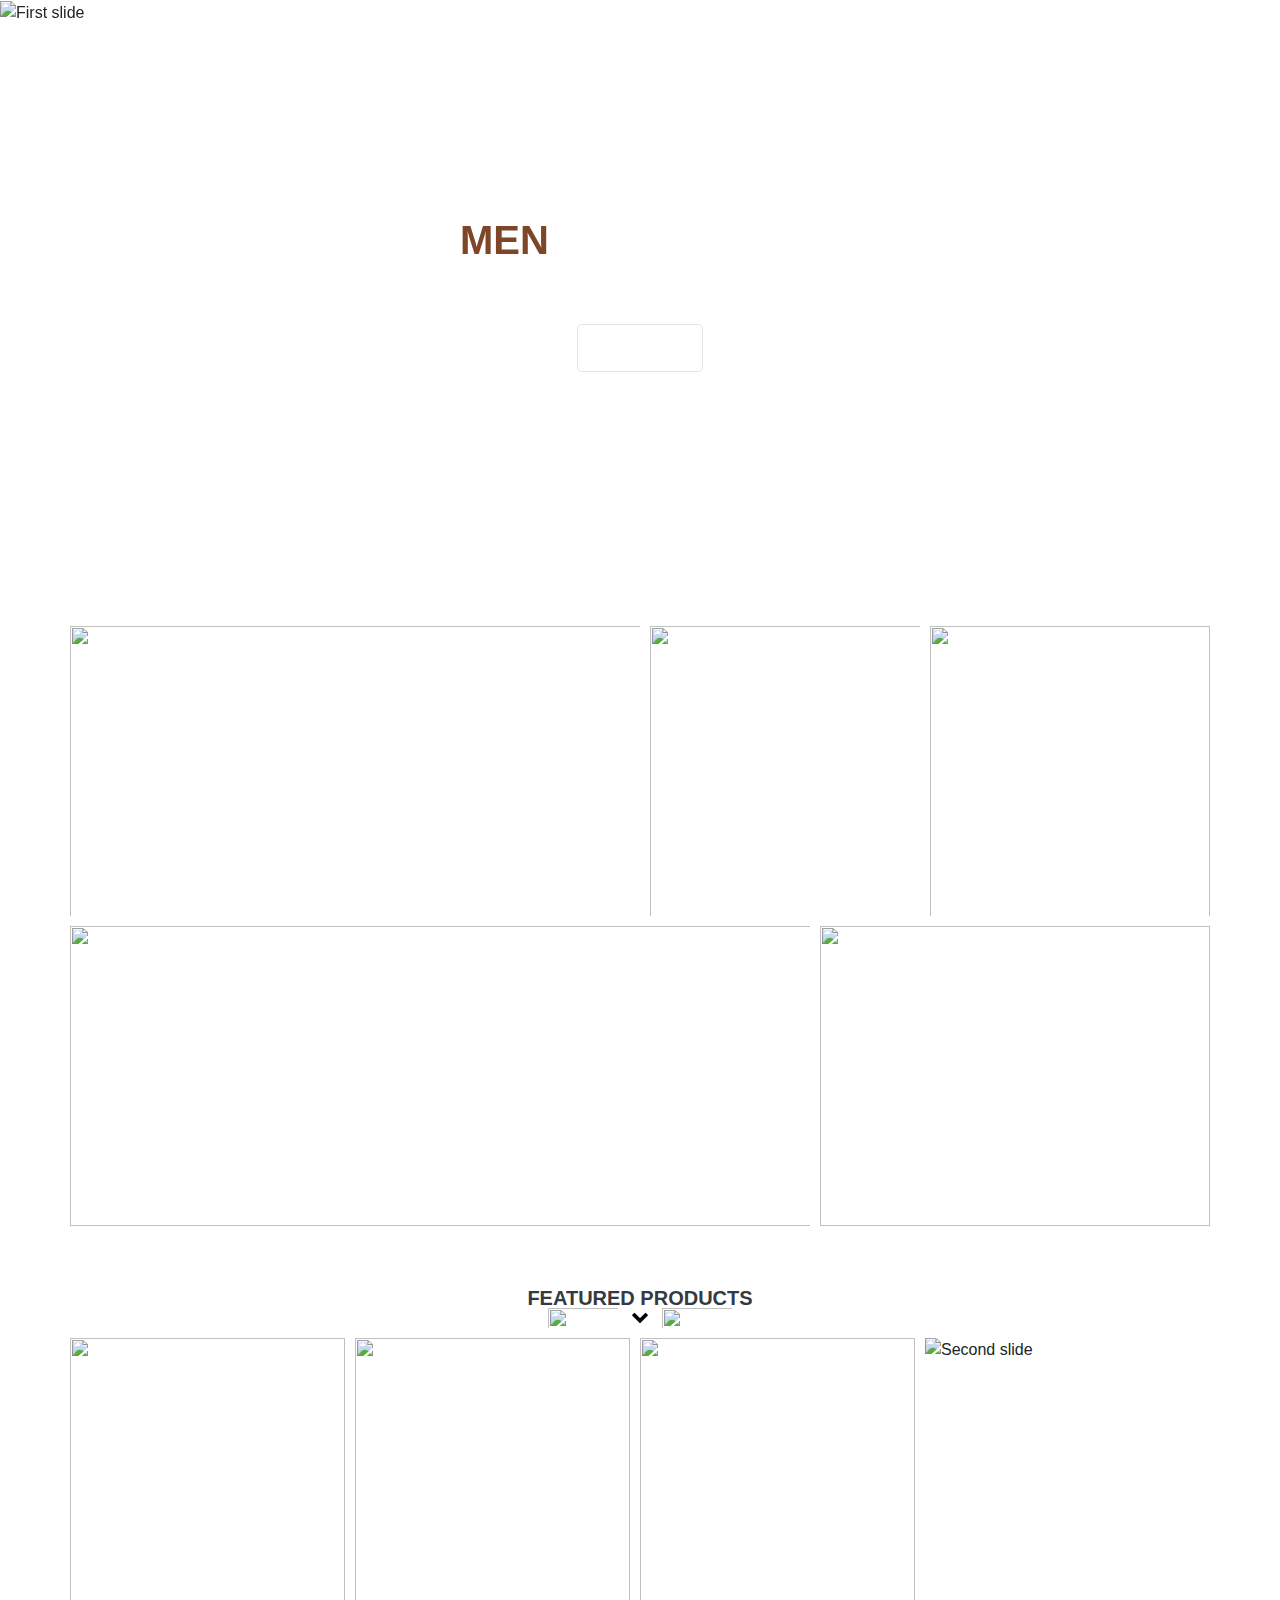
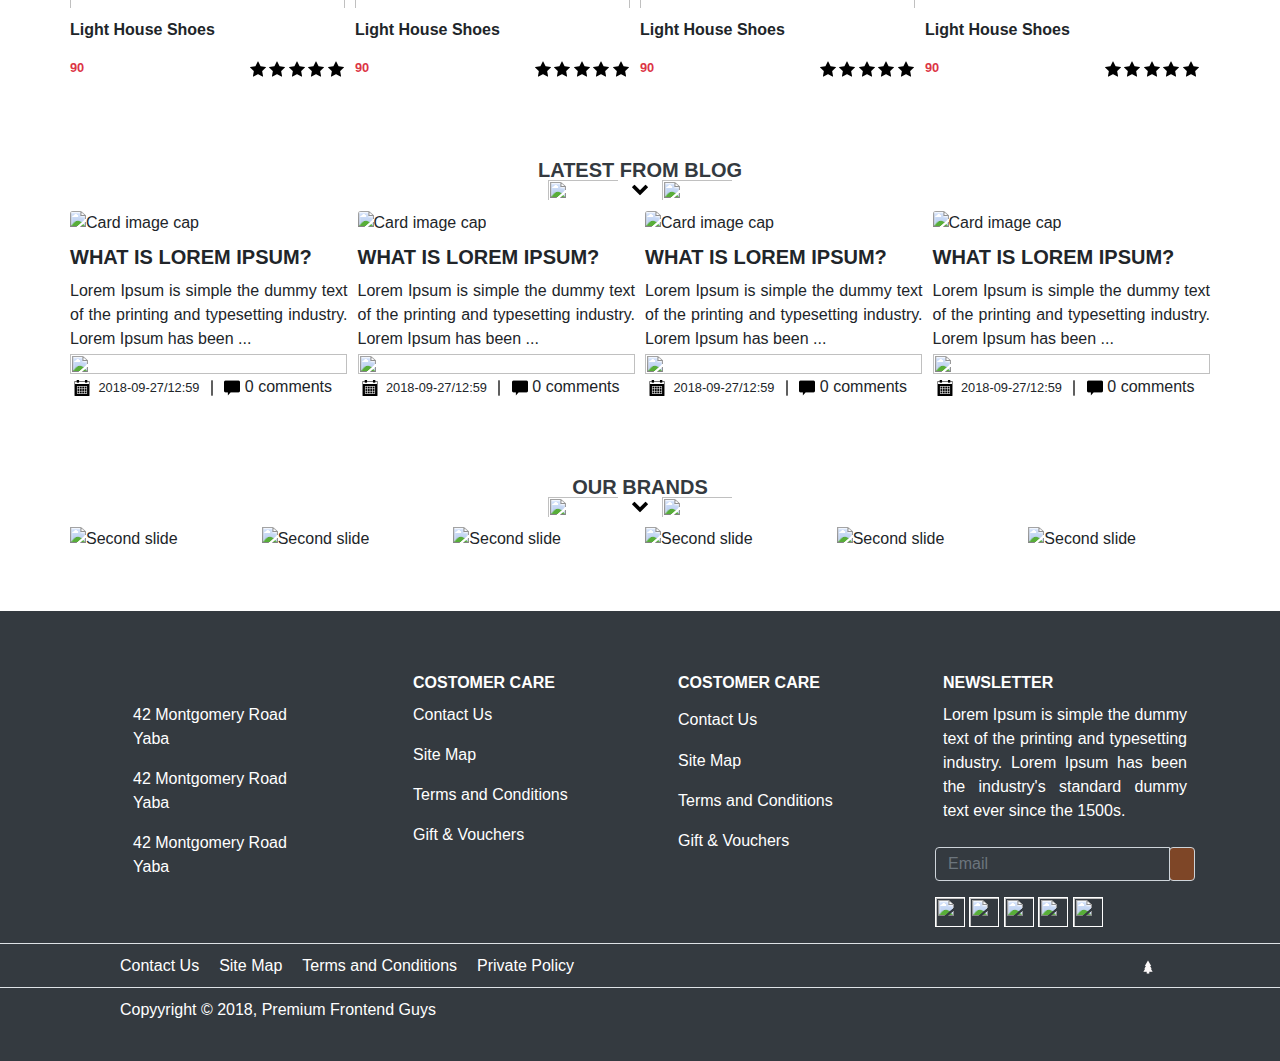
==== commit 5d9de6fa: "project__two in progress" ====
--- a/index.html
+++ b/index.html
@@ -8,6 +8,7 @@
   <meta name="viewport" content="width=device-width, initial-scale=1">
   <link href="assets/plugins/bootstrap/css/bootstrap.css" rel="stylesheet" type="text/css" />
   <link href="assets/css/style.css" rel="stylesheet" type="text/css" />
+  <link href="assets/plugins/font-awesome.css" rel="stylesheet" type="text/css" />
 </head>
 
 <body>
@@ -20,33 +21,27 @@
           <li data-target="#carouselExampleIndicators" data-slide-to="1" class="carousel__indtrs"></li>
           <li data-target="#carouselExampleIndicators" data-slide-to="2" class="carousel__indtrs"></li>
         </ol>
+        <div class="carousel-caption d-block carousel__captn">
+          <h1 class="font-weight-bold carousel__capthd">
+            <strong class="textcolor__carouselh1">MEN</strong> COLLECTION
+          </h1>
+          <a href="#" class="btn btn-outline-secondary border btn-lg text-white carousel__content2" role="button">Shop Now</a>
+        </div>
         <div class="carousel-inner">
           <div class="carousel-item active">
-            <img class="d-block w-100" src="assets/img/background_1.jpeg" alt="First slide">
-            <div class="carousel-caption d-none d-md-block carousel__capt">
-              <h1 class="font-weight-bold carousel__hd hd__letrsp carousel__content1">
-                <strong class="textcolor__carouselh1">MEN</strong> COLLECTION
-              </h1>
-              <a href="#" class="btn btn-outline-secondary border btn-lg text-white carousel__content2" role="button">Shop Now</a>
-            </div>
+            <figure class="d-block w-100">
+              <img src="assets/img/background_1.jpeg" alt="First slide">
+            </figure>
           </div>
           <div class="carousel-item">
-            <img class="d-block w-100" src="assets/img/background_2.jpg" alt="Second slide">
-            <div class="carousel-caption d-none d-md-block carousel__capt">
-              <h1 class="font-weight-bold carousel__hd hd__letrsp carousel__content1">
-                <strong class="textcolor__carouselh1">MEN</strong> COLLECTION
-              </h1>
-              <a href="#" class="btn btn-outline-secondary border btn-lg text-white carousel__content2" role="button">Shop Now</a>
-            </div>
+            <figure class="d-block w-100">
+              <img src="assets/img/background_2.jpg" alt="Second slide">
+            </figure>
           </div>
           <div class="carousel-item">
-            <img class="d-block w-100" src="assets/img/background_3.jpeg" alt="Third slide">
-            <div class="carousel-caption d-none d-md-block carousel__capt">
-              <h1 class="font-weight-bold carousel__hd hd__letrsp carousel__content1">
-                <strong class="textcolor__carouselh1">WOMEN</strong> COLLECTION
-              </h1>
-              <a href="#" class="btn btn-outline-secondary border btn-lg text-white carousel__content2" role="button">Shop Now</a>
-            </div>
+            <figure class="d-block w-100">
+              <img src="assets/img/background_3.jpeg" alt="Third slide">
+            </figure>
           </div>
         </div>
         <a class="carousel-control-prev" href="#carouselExampleIndicators" role="button" data-slide="prev">
@@ -62,25 +57,24 @@
   </header>
   <main>
     <section class="container">
-
       <!-- first main section: cards here -->
       <section class="section__img">
         <div class="row">
-          <div class="col">
-            <img class="card__img card__col1img1" src="assets/img/products/pexels3.jpeg" />
-          </div>
-          <div class="col">
-            <img class="card__img card__col1img2" src="assets/img/products/pexels4.jpeg" />
-          </div>
-          <div class="col">
-            <img class="card__img card__col1img2" src="assets/img/products/pexels5.jpeg" />
+          <div class="col card__wrapper1">
+            <img class="card__img1 card__col1img1" src="assets/img/products/pexels3.jpeg" />
+          </div>
+          <div class="col card__wrapper1">
+            <img class="card__img1 card__col1img2" src="assets/img/products/pexels4.jpeg" />
+          </div>
+          <div class="col card__wrapper1">
+            <img class="card__img1 card__col1img3" src="assets/img/products/pexels5.jpeg" />
           </div>
           <div class="w-100"></div>
-          <div class="col">
-            <img class="card__img card__col2img1" src="assets/img/products/pexels.jpeg" />
-          </div>
-          <div class="col">
-            <img class="card__img card__col2img2" src="assets/img/products/pexels2.jpeg" />
+          <div class="col card__wrapper1">
+            <img class="card__img1 card__col2img1" src="assets/img/products/pexels.jpeg" />
+          </div>
+          <div class="col card__wrapper1">
+            <img class="card__img1 card__col2img2" src="assets/img/products/pexels2.jpeg" />
           </div>
         </div>
       </section>
@@ -93,13 +87,13 @@
           </h5>
           <p class=" d-inline">
             <img class="fd__heading" src="assets/img/icons/substract.png" alt="" />
-            <img class="fd__heading" src="assets/img/icons/down-arrow-black-button.png" alt="" />
+            <img src="assets/img/icons/down-arrow-black-button.png" alt="" />
             <img class="fd__heading" src="assets/img/icons/substract.png" alt="" />
           </p>
         </div>
         <div class="row">
-          <div class="col">
-            <img class="d-block w-100 card__img" src="assets/img/products/pexels8.jpg" alt="">
+          <div class="col card__wrapper2">
+            <img class="d-block w-100 card__img2 card__ftdimg1" src="assets/img/products/pexels8.jpg" alt="">
             <div class="font-weight-bold">
               <P>Light House Shoes</P>
             </div>
@@ -116,8 +110,8 @@
               </small>
             </div>
           </div>
-          <div class="col">
-            <img class="d-block w-100 card__img" src="assets/img/products/pexels9.jpg" alt="">
+          <div class="col card__wrapper2">
+            <img class="d-block w-100 card__img2 card__ftdimg1" src="assets/img/products/pexels9.jpg" alt="">
             <div class="font-weight-bold">
               <P>Light House Shoes</P>
             </div>
@@ -134,8 +128,8 @@
               </small>
             </div>
           </div>
-          <div class="col">
-            <img class="d-block w-100 card__img" src="assets/img/products/fash.jpeg" alt="">
+          <div class="col card__wrapper2">
+            <img class="d-block w-100 card__img2 card__ftdimg1" src="assets/img/products/fash.jpeg" alt="">
             <div class="font-weight-bold">
               <P>Light House Shoes</P>
             </div>
@@ -152,8 +146,8 @@
               </small>
             </div>
           </div>
-          <div class="col">
-            <img class="d-block w-100 card__img" src="assets/img/products/fashion.jpeg" alt="Second slide">
+          <div class="col card__wrapper2">
+            <img class="d-block w-100 card__img2 card__ftdimg2" src="assets/img/products/fashion.jpeg" alt="Second slide">
             <div class="font-weight-bold">
               <P>Light House Shoes</P>
             </div>
@@ -181,72 +175,80 @@
           </h5>
           <p class=" d-inline">
             <img class="fd__heading" src="assets/img/icons/substract.png" alt="" />
-            <img class="fd__heading" src="assets/img/icons/down-arrow-black-button.png" alt="" />
+            <img src="assets/img/icons/down-arrow-black-button.png" alt="" />
             <img class="fd__heading" src="assets/img/icons/substract.png" alt="" />
           </p>
         </div>
         <div class="row">
-          <div class="col">
-            <div>
-              <img class="card-img-top card__img" src="assets/img/background_1.jpeg" alt="Card image cap">
-              <div class="card-body blog__imgtext text-justify">
-                <h5 class="card-title font-weight-bold">WHAT IS LOREM IPSUM?</h5>
+          <div class="col card__wrapper3">
+            <div class="card__img3">
+              <img class="card-img-top" src="assets/img/background_1.jpeg" alt="Card image cap">
+              <div class="card-body text-justify blog__imgtext">
+                <h5 class="card-title font-weight-bold latestfb__cdt">WHAT IS LOREM IPSUM?</h5>
                 <p class="card-text">Lorem Ipsum is simple the dummy text of the printing and typesetting industry. Lorem Ipsum has been ...</p>
               </div>
               <img class="longline" src="assets/img/icons/substract.png" alt="" />
               <div class="blog__bloggerwrapper">
-                <small class="blog__bloggerdetails">
-                  <img class="blog__userdetails" src="assets/img/icons/calendar.png" alt="" /> |
+                <div class="d-inline blog__bloggerdetails">
+                  <img class="blog__icon" src="assets/img/icons/calendar.png" alt="" />
+                  <small>2018-09-27/12:59</small>
+                  <img class="blog__userdetails" src="assets/img/icons/upward-slash.png" alt="" />
                   <img class="blog__userdetails" src="assets/img/icons/messenger.png" alt="" /> 0 comments
-                </small>
-              </div>
-            </div>
-          </div>
-          <div class="col">
-            <div>
-              <img class="card-img-top card__img" src="assets/img/background_1.jpeg" alt="Card image cap">
-              <div class="card-body blog__imgtext text-justify">
-                <h5 class="card-title font-weight-bold">WHAT IS LOREM IPSUM?</h5>
+                </div>
+              </div>
+            </div>
+          </div>
+          <div class="col card__wrapper3">
+            <div class="card__img3">
+              <img class="card-img-top" src="assets/img/background_1.jpeg" alt="Card image cap">
+              <div class="card-body text-justify blog__imgtext">
+                <h5 class="card-title font-weight-bold latestfb__cdt">WHAT IS LOREM IPSUM?</h5>
                 <p class="card-text">Lorem Ipsum is simple the dummy text of the printing and typesetting industry. Lorem Ipsum has been ...</p>
               </div>
               <img class="longline" src="assets/img/icons/substract.png" alt="" />
               <div class="blog__bloggerwrapper">
-                <small class="blog__bloggerdetails">
-                  <img class="blog__userdetails" src="assets/img/icons/calendar.png" alt="" /> |
+                <div class="d-inline blog__bloggerdetails">
+                  <img class="blog__icon" src="assets/img/icons/calendar.png" alt="" />
+                  <small>2018-09-27/12:59</small>
+                  <img class="blog__userdetails" src="assets/img/icons/upward-slash.png" alt="" />
                   <img class="blog__userdetails" src="assets/img/icons/messenger.png" alt="" /> 0 comments
-                </small>
-              </div>
-            </div>
-          </div>
-          <div class="col">
-            <div>
-              <img class="card-img-top card__img" src="assets/img/background_1.jpeg" alt="Card image cap">
-              <div class="card-body blog__imgtext text-justify">
-                <h5 class="card-title font-weight-bold">WHAT IS LOREM IPSUM?</h5>
+                </div>
+              </div>
+            </div>
+          </div>
+          <div class="col card__wrapper3">
+            <div class="card__img3">
+              <img class="card-img-top card__img3" src="assets/img/background_1.jpeg" alt="Card image cap">
+              <div class="card-body text-justify blog__imgtext">
+                <h5 class="card-title font-weight-bold latestfb__cdt">WHAT IS LOREM IPSUM?</h5>
                 <p class="card-text">Lorem Ipsum is simple the dummy text of the printing and typesetting industry. Lorem Ipsum has been ...</p>
               </div>
               <img class="longline" src="assets/img/icons/substract.png" alt="" />
               <div class="blog__bloggerwrapper">
-                <small class="blog__bloggerdetails">
-                  <img class="blog__userdetails" src="assets/img/icons/calendar.png" alt="" /> |
+                <div class="d-inline blog__bloggerdetails">
+                  <img class="blog__icon" src="assets/img/icons/calendar.png" alt="" />
+                  <small>2018-09-27/12:59</small>
+                  <img class="blog__userdetails" src="assets/img/icons/upward-slash.png" alt="" />
                   <img class="blog__userdetails" src="assets/img/icons/messenger.png" alt="" /> 0 comments
-                </small>
-              </div>
-            </div>
-          </div>
-          <div class="col">
-            <div>
-              <img class="card-img-top card__img" src="assets/img/background_1.jpeg" alt="Card image cap">
-              <div class="card-body blog__imgtext text-justify">
-                <h5 class="card-title font-weight-bold">WHAT IS LOREM IPSUM?</h5>
+                </div>
+              </div>
+            </div>
+          </div>
+          <div class="col card__endwrapper">
+            <div class="card__img3">
+              <img class="card-img-top" src="assets/img/background_1.jpeg" alt="Card image cap">
+              <div class="card-body text-justify blog__imgtext">
+                <h5 class="card-title font-weight-bold latestfb__cdt">WHAT IS LOREM IPSUM?</h5>
                 <p class="card-text">Lorem Ipsum is simple the dummy text of the printing and typesetting industry. Lorem Ipsum has been ...</p>
               </div>
               <img class="longline" src="assets/img/icons/substract.png" alt="" />
               <div class="blog__bloggerwrapper">
-                <small class="blog__bloggerdetails">
-                  <img class="blog__userdetails" src="assets/img/icons/calendar.png" alt="" /> |
+                <div class="d-inline blog__bloggerdetails">
+                  <img class="blog__icon" src="assets/img/icons/calendar.png" alt="" />
+                  <small>2018-09-27/12:59</small>
+                  <img class="blog__userdetails" src="assets/img/icons/upward-slash.png" alt="" />
                   <img class="blog__userdetails" src="assets/img/icons/messenger.png" alt="" /> 0 comments
-                </small>
+                </div>
               </div>
             </div>
           </div>
@@ -261,27 +263,27 @@
           </h5>
           <p class=" d-inline">
             <img class="fd__heading" src="assets/img/icons/substract.png" alt="" />
-            <img class="fd__heading" src="assets/img/icons/down-arrow-black-button.png" alt="" />
+            <img src="assets/img/icons/down-arrow-black-button.png" alt="" />
             <img class="fd__heading" src="assets/img/icons/substract.png" alt="" />
           </p>
         </div>
         <div class="row">
-          <div class="col">
-            <img class="d-block w-100" src="assets/img/products/bag.jpg" alt="Second slide">
-          </div>
-          <div class="col">
-            <img class="d-block w-100" src="assets/img/products/bag.jpg" alt="Second slide">
-          </div>
-          <div class="col">
-            <img class="d-block w-100" src="assets/img/products/bag.jpg" alt="Second slide">
-          </div>
-          <div class="col">
-            <img class="d-block w-100" src="assets/img/products/bag.jpg" alt="Second slide">
-          </div>
-          <div class="col">
-            <img class="d-block w-100" src="assets/img/products/bag.jpg" alt="Second slide">
-          </div>
-          <div class="col">
+          <div class="col card__wrapper4">
+            <img class="d-block w-100" src="assets/img/products/bag.jpg" alt="Second slide">
+          </div>
+          <div class="col card__wrapper4">
+            <img class="d-block w-100" src="assets/img/products/bag.jpg" alt="Second slide">
+          </div>
+          <div class="col card__wrapper4">
+            <img class="d-block w-100" src="assets/img/products/bag.jpg" alt="Second slide">
+          </div>
+          <div class="col card__wrapper4">
+            <img class="d-block w-100" src="assets/img/products/bag.jpg" alt="Second slide">
+          </div>
+          <div class="col card__wrapper4">
+            <img class="d-block w-100" src="assets/img/products/bag.jpg" alt="Second slide">
+          </div>
+          <div class="col card__endwrapper">
             <img class="d-block w-100" src="assets/img/products/bag.jpg" alt="Second slide">
           </div>
         </div>
@@ -299,15 +301,24 @@
               <div class="footer__ullenght">
                 <img class="p-2" src="assets/img/logo/logo.svg" alt="" />
                 <ul class="footer__ul footer__ul2">
-                  <a href="#" class="text-white">
-                    <li class="p-2">42 Montgomery Road Yaba</li>
-                  </a>
-                  <a href="#" class="text-white">
-                    <li class="p-2">42 Montgomery Road Yaba</li>
-                  </a>
-                  <a href="#" class="text-white">
-                    <li class="p-2">42 Montgomery Road Yaba</li>
-                  </a>
+                  <li class="p-2">
+                    <a href="#" class="text-white">
+                      <span class="fas fa-map-marker-alt fa-lg"></span>
+                      42 Montgomery Road Yaba
+                    </a>
+                  </li>
+                  <li class="p-2">
+                    <a href="#" class="text-white">
+                      <span class="fas fa-map-marker-alt fa-lg"></span>
+                      42 Montgomery Road Yaba
+                    </a>
+                  </li>
+                  <li class="p-2">
+                    <a href="#" class="text-white">
+                      <span class="fas fa-map-marker-alt fa-lg"></span>
+                      42 Montgomery Road Yaba
+                    </a>
+                  </li>
                 </ul>
               </div>
             </div>
@@ -332,13 +343,47 @@
             </div>
             <div class="col-sm">
               <div>
+                <!-- <ul id="skills-list" class="list-unstyled"> -->
+                <!-- <span style="font-size: 48px; color: Dodgerblue;">
+                          <i class="fas fa-stroopwafel"></i>
+                        </span> -->
+                <!-- <li><a href="https://twitter.com/fontspring"><span class="fa fa-fw fa-pad-right fa-twitter"></span>Follow us on Twitter</a></li> -->
                 <ul class="footer__ul2 footer__ul3">
                   <span class="font-weight-bold p-2">COSTOMER CARE</span>
-                  <a href="#" class="text-white">
-                    <li class=" p-2">Contact Us</li>
-                  </a>
-                  <a href="#" class="text-white">
-                    <li class=" p-2">Site Map</li>
+                  <li class="p-2">
+                    <a href="#" class="text-white">
+                      <span class="fas fa-angle-right fa-lg" style="font-size: 20px;color:#FFFFFF;"></span>
+                      Contact Us
+                    </a>
+                  </li>
+                  <li class="p-2">
+                    <a href="#" class="text-white">
+                      <span class="fas fa-angle-right fa-lg"></span>Site Map
+                    </a>
+                  </li>
+                  <li class="p-2">
+                    <a href="#" class="text-white">
+                      <span class="fas fa-angle-right fa-lg">
+                      </span>Terms and Conditions
+                    </a>
+                  </li>
+                  <li class="p-2">
+                    <a href="#" class="text-white">
+                      <span class="fas fa-angle-right fa-lg">
+                      </span>Gift & Vouchers
+                    </a>
+                  </li>
+                </ul>
+                <!-- <ul class="footer__ul2 footer__ul3">
+                  <span class="font-weight-bold p-2">COSTOMER CARE</span>
+                  <a href="#" class="text-white">
+                    <li class=" p-2"><i class="fas fa-angle-right"></i>Contact Us</li>
+                  </a>
+                  <a href="#" class="text-white">
+                    <li class=" p-2 d-flex justify-content-between text-white">
+                      <p class="mb-">Site Map</p>
+                      <img src="assets/plugins/fontawesome/svgs/solid/angle-right.svg" />
+                    </li>
                   </a>
                   <a href="#" class="text-white">
                     <li class=" p-2">Terms and Conditions</li>
@@ -346,20 +391,26 @@
                   <a href="#" class="text-white">
                     <li class=" p-2">Gift & Vouchers</li>
                   </a>
-                </ul>
+                </ul> -->
               </div>
             </div>
             <div class="col-sm">
               <div class="footer__ul3lenght">
-                <ul class="footer__ul2 footer__ul3">
+                <ul class="footer__ul2">
                   <span class="font-weight-bold p-2">NEWSLETTER</span>
-                  <li class="text-justify p-2">
-                    <p>Lorem Ipsum is simple the dummy text of the printing and typesetting industry. Lorem Ipsum has been the
-                      industry's standard dummy text ever since the 1500s.</p>
-                  </li>
-                  <li>
+                  <li class="text-justify p-2 footer__ul3">
+                    <a href="#" class="text-white">
+                      <span class="fas fa-angle-right fa-lg">
+                      </span>
+                      <p>Lorem Ipsum is simple the dummy text of the printing and typesetting industry. Lorem Ipsum has been
+                        the industry's standard dummy text ever since the 1500s.</p>
+                    </a>
+                  </li>
+                  <li class="footer__ul3">
+                    <span class="fas fa-angle-right fa-lg"></span>
                     <div class="input-group mb-3">
-                      <input type="text" class="form-control text-white bg-dark" placeholder="Email" aria-label="Recipient's username" aria-describedby="basic-addon2">
+                      <input type="text" class="form-control text-white bg-dark footer_searchinput" placeholder="Email" aria-label="Recipient's username"
+                        aria-describedby="basic-addon2">
                       <div class="input-group-append">
                         <a href="#" class="text-white">
                           <span class="input-group-text footer_searchbg" id="basic-addon2">
@@ -393,36 +444,39 @@
       </section>
 
       <!-- second footer section -->
-      <nav class="navbar navbar-expand-lg border-top border-bottom border-grey footer__wrapper2">
-        <div class="collapse navbar-collapse" id="navbarSupportedContent">
-          <ul class="navbar-nav mr-auto">
-            <a class="text-white footer__navlink" href="#">Contact Us</a>
-            <a class="text-white footer__navlink" href="#"> Site Map</a>
-            <a class="text-white footer__navlink" href="#">Terms and Conditions</a>
-            <a class="text-white footer__navlink" href="#">Private Policy</a>
-          </ul>
-          <div>
-            <a href="#" class="text-white">
-              <img src="assets/img/icons/footer3.PNG" alt="" />
-            </a>
-          </div>
-          <div>
-            <a href="#" class="text-white">
-              <img src="assets/img/icons/footer2.PNG" alt="" />
-            </a>
-          </div>
-          <div>
-            <a href="#" class="text-white">
-              <img src="assets/img/icons/footer3.PNG" alt="" />
-            </a>
-          </div>
-          <div>
-            <a href="#" class="text-white">
-              <img src="assets/img/icons/footer1.PNG" alt="" />
-            </a>
-          </div>
-        </div>
-      </nav>
+      <!-- footer__bordcolor -->
+      <section class="border-top border-bottom">
+        <nav class="navbar navbar-expand-lg footer__wrapper2">
+          <div class="collapse navbar-collapse" id="navbarSupportedContent">
+            <ul class="navbar-nav mr-auto">
+              <a class="text-white footer__navlink" href="#">Contact Us</a>
+              <a class="text-white footer__navlink" href="#"> Site Map</a>
+              <a class="text-white footer__navlink" href="#">Terms and Conditions</a>
+              <a class="text-white footer__navlink" href="#">Private Policy</a>
+            </ul>
+            <div>
+              <a href="#" class="text-white">
+                <img src="assets/img/icons/footer3.PNG" alt="" />
+              </a>
+            </div>
+            <div>
+              <a href="#" class="text-white">
+                <img src="assets/img/icons/footer2.PNG" alt="" />
+              </a>
+            </div>
+            <div>
+              <a href="#" class="text-white">
+                <img src="assets/img/icons/forest.png" alt="" />
+              </a>
+            </div>
+            <div>
+              <a href="#" class="text-white">
+                <img src="assets/img/icons/footer1.PNG" alt="" />
+              </a>
+            </div>
+          </div>
+        </nav>
+      </section>
       <!-- third footer section -->
       <p class="footer__wrapper2">Copyyright &copy; 2018, Premium Frontend Guys</p>
     </section>
--- a/assets/css/style.css
+++ b/assets/css/style.css
@@ -1,33 +1,43 @@
 /* header */
-.carousel__capt {
-    height: 600px;
-}
-.carousel__hd {
-    padding: 60px;
+.carousel-item figure {
+    width: 1350px;    
+    height: 550px;
+}
+figure img {
+    width: 100%;
+    height: 100%;
 }
 .textcolor__carouselh1 {
     color: rgb(126, 70, 39);
 }
-.carousel__content1 {
-    padding: 60px;
-}
-.carousel__content2 {
-    padding: 20px 60px;
+.carousel__captn {
+    height: 350px;
+    display: flex;
+    justify-content: center;
+    align-items: center;
+}
+.carousel__capthd {
+    margin: 0;
+    padding: 0 0 60px 0;
 }
 .carousel__indtrs {
-    height: 40px;
+    cursor: pointer;
+    height: 20px;
     width: 20px;
+    background-color: #bbb;
     border-radius: 50%;
-}
+  }
 /* header */
 
 
-/* main */
+/* main: body */
 main {
     padding: 60px;
 }
-.card__img {
-    padding-bottom: 2px;
+.fd__heading {
+    width: 90px;
+    height: 40px;
+    padding: 10px;
 }
 .section__img {
     padding-bottom: 60px;
@@ -44,62 +54,125 @@
 .hd__letrsp {
     letter-spacing: 2px;
 }
-.longline {
-    width: 250px;
-    height: 20px;
-}
-/* main */
+/* main: body*/
 
 
 /* first main section */
-.card__img {
-    height: 200px;
-    margin-bottom: 30px;
+.card__wrapper1 {
+    padding: 0;
+}
+.card__img1 {
+    height: 300px;
 }
 .card__col1img1 {
-    width: 550px;
+    width: 580px;
+    padding: 0 10px 10px 0;
 }
 .card__col1img2 {
-    width: 250px;
+    width: 280px;
+    padding: 0 10px 10px 0;
+}
+.card__col1img3 {
+    width: 280px;
+    padding: 0 0 10px 0;
 }
 .card__col2img1 {
     width: 750px;
+    padding: 0 10px 0 0;
 }
 .card__col2img2 {
-    width: 330px;
+    width: 390px;
+    padding: 0;
 }
 /* first main section */
 
 
-/* second main section */
+/* second main section: featured products */
+.card__img2 {
+    height: 280px;
+}
+.card__wrapper2 {
+    padding: 0;
+}
+.card__ftdimg1 {
+    padding: 0 10px 10px 0;
+}
+.card__ftdimg2 {
+    padding: 0 0 10px;
+}
 .featuredprod__userwrapper {
-    width: 250px;
+    width: 274px;
     height: 40px;;
 }
 .featuredprod__userresponse {
     width: 250px;
     height: 40px;
 }
-/* second main section */
-
-
-
-/* third main section */
+/* second main section: featured products */
+
+
+/* third main section: latest from blog */
+.card__img3 {
+    padding: 0;
+}
+.card__wrapper3 {
+    padding: 0 10px 0 0;
+}
+.latestfb__cdt {
+    margin: 0;
+    padding: 10px 0;
+}
+.longline {
+    width: 277px;
+    height: 20px;
+}
 .blog__imgtext {
     padding: 0;
 }
 .blog__bloggerwrapper {
-    width: 250px;
+    width: 277px;
     height: 40px;;
 }
 .blog__bloggerdetails {
-    width: 250px;
+    width: 277px;
     height: 40px;
 }
-/* third main section */
+.blog__icon {
+    padding: 4px;
+} 
+/* third main section: latest from blog */
+
+
+/* fourth main section: our brands */
+.card__wrapper4 {
+    padding: 0 10px 0 0;
+}
+.card__endwrapper {
+    padding: 0;
+}
+/* fourth main section: our brands */
 
 
 /* footer */
+/* overwrite bootstrap */
+@font-awesome {
+    .footer__ul3 {
+        display: list-item;
+        list-style-position: outside;
+        color: #FFFFFF !important;
+        size: 2px;
+    }   
+}
+@font-awesome {
+    .footer__ul {
+        display: list-item;
+        list-style-position: outside; 
+        color: #FFFFFF !important;
+        size: 2px;
+    }    
+}
+/* overwrite bootstrap */
+
 .footer {
     height: 450px;
 }
@@ -112,17 +185,10 @@
     padding-right: 120px;   
 }
 .footer_secondsection {
-    padding: 60;
-}
-.footer__ul {
-    list-style-image: url("");
+    padding: 60px;
 }
 .footer__ul2 {
     list-style-type: none; 
-    /* list-style-image: url("assets/img/icons/right-arrow-white-button.png"); */
-}
-.footer__ul3 {
-    /* list-style-image: url("assets/img/icons/right-arrow-white-button.png"); */
 }
 .footer__ul3lenght {
     width: 300px;
@@ -130,9 +196,15 @@
 .footer__ullenght {
     width: 250px;
 }
+.footer_searchinput {
+    height: 34px;
+}
 .footer_searchbg {
     background-color: rgb(126, 70, 39);
 }
+/* .footer__bordcolor {
+    color: rgb(96, 96, 109) !important;
+} */
 .footer__navlink {
     padding-right: 20px;
 }
@@ -144,3 +216,4 @@
     width: 30px;
 }
 /* footer */
+
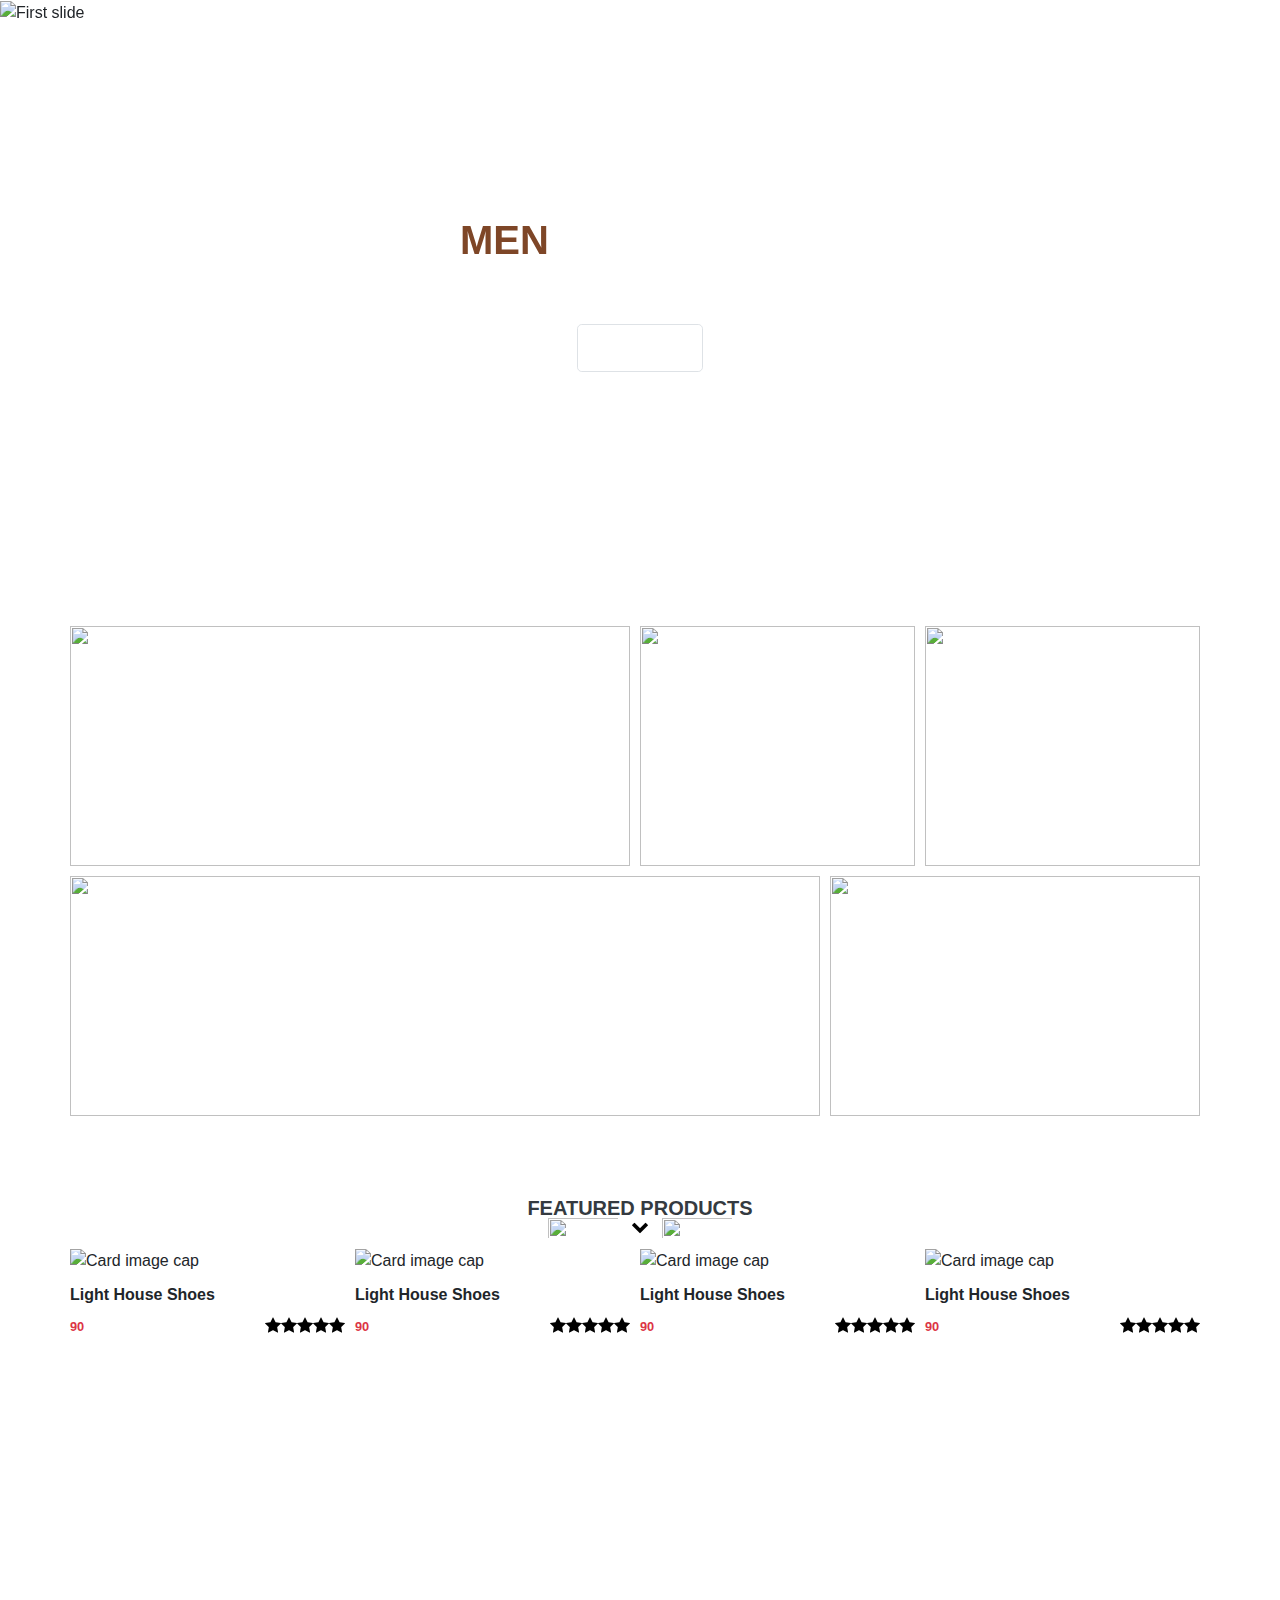
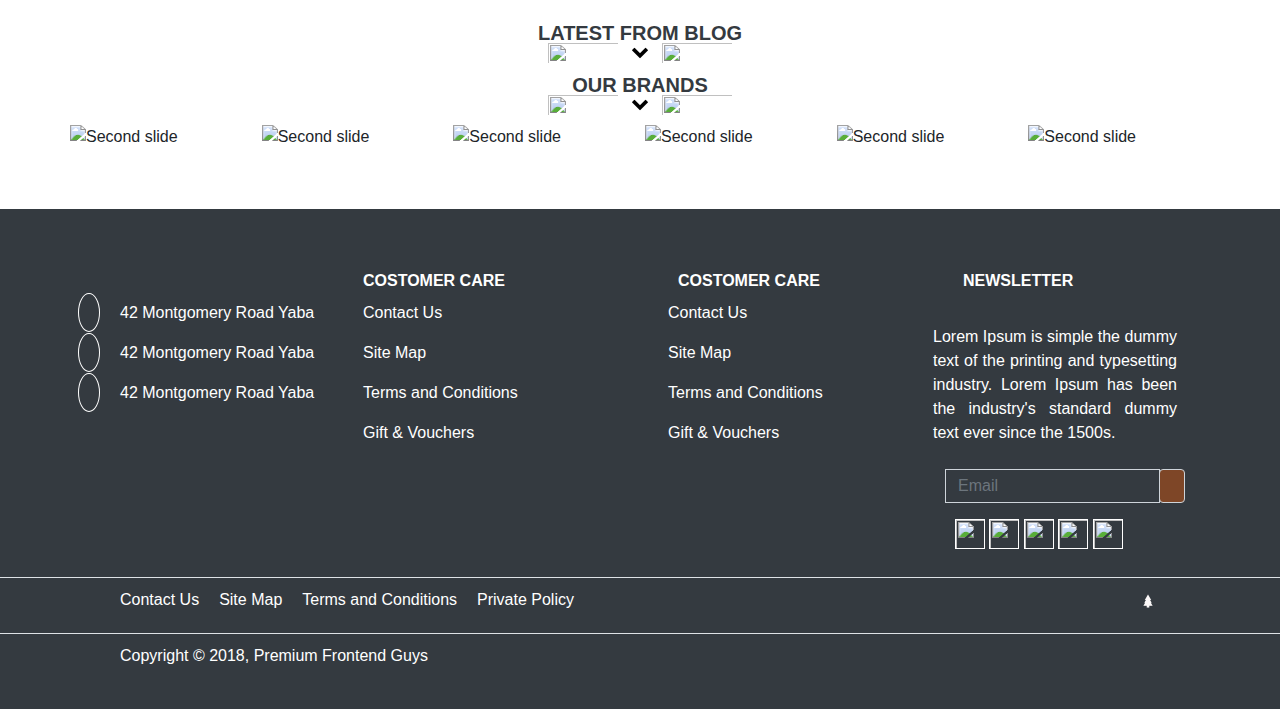
==== commit c3054d92: "project__two in progress" ====
--- a/index.html
+++ b/index.html
@@ -8,7 +8,8 @@
   <meta name="viewport" content="width=device-width, initial-scale=1">
   <link href="assets/plugins/bootstrap/css/bootstrap.css" rel="stylesheet" type="text/css" />
   <link href="assets/css/style.css" rel="stylesheet" type="text/css" />
-  <link href="assets/plugins/font-awesome.css" rel="stylesheet" type="text/css" />
+  <link rel="stylesheet" href="https://use.fontawesome.com/releases/v5.3.1/css/all.css" integrity="sha384-mzrmE5qonljUremFsqc01SB46JvROS7bZs3IO2EmfFsd15uHvIt+Y8vEf7N7fWAU"
+    crossorigin="anonymous">
 </head>
 
 <body>
@@ -56,31 +57,33 @@
     </section>
   </header>
   <main>
+    <!-- first main section: cards here -->
     <section class="container">
-      <!-- first main section: cards here -->
-      <section class="section__img">
+      <section class="first__wrapper">
         <div class="row">
-          <div class="col card__wrapper1">
+          <div class="col-md-6 card__wrapper1">
             <img class="card__img1 card__col1img1" src="assets/img/products/pexels3.jpeg" />
           </div>
-          <div class="col card__wrapper1">
+          <div class="col-md-3 card__wrapper1">
             <img class="card__img1 card__col1img2" src="assets/img/products/pexels4.jpeg" />
           </div>
-          <div class="col card__wrapper1">
+          <div class="col-md-3 card__wrapper1 card__endwrapper2">
             <img class="card__img1 card__col1img3" src="assets/img/products/pexels5.jpeg" />
           </div>
           <div class="w-100"></div>
-          <div class="col card__wrapper1">
+          <div class="col-md-8 card__wrapper1">
             <img class="card__img1 card__col2img1" src="assets/img/products/pexels.jpeg" />
           </div>
-          <div class="col card__wrapper1">
+          <div class="col-md-4 card__wrapper1 card__endwrapper2">
             <img class="card__img1 card__col2img2" src="assets/img/products/pexels2.jpeg" />
           </div>
         </div>
       </section>
-
-      <!-- second main section: featured products here -->
-      <section class="section__img">
+    </section>
+
+    <!-- second main section: featured products here -->
+    <section class="container">
+      <div class="second__wrapper">
         <div class="text-center">
           <h5 class="text-dark font-weight-bold heading__letterspacing heading__hd1">
             FEATURED PRODUCTS
@@ -92,15 +95,13 @@
           </p>
         </div>
         <div class="row">
-          <div class="col card__wrapper2">
-            <img class="d-block w-100 card__img2 card__ftdimg1" src="assets/img/products/pexels8.jpg" alt="">
-            <div class="font-weight-bold">
-              <P>Light House Shoes</P>
-            </div>
-            <div class="featuredprod__userwrapper">
+          <div class="col-sm-6 col-md-3 featuredprod__wrapper2">
+            <img src="assets/img/products/pexels8.jpg" alt="Card image cap">
+            <P class="font-weight-bold featuredprod__text">Light House Shoes</P>
+            <div>
               <small class="featuredprod__userresponse">
                 <span class="text-danger float-left font-weight-bold">90</span>
-                <div class="float-right">
+                <div class="d-flex just float-right">
                   <img src="assets/img/icons/star.png" alt="">
                   <img src="assets/img/icons/star.png" alt="">
                   <img src="assets/img/icons/star.png" alt="">
@@ -110,15 +111,15 @@
               </small>
             </div>
           </div>
-          <div class="col card__wrapper2">
-            <img class="d-block w-100 card__img2 card__ftdimg1" src="assets/img/products/pexels9.jpg" alt="">
-            <div class="font-weight-bold">
-              <P>Light House Shoes</P>
-            </div>
-            <div class="featuredprod__userwrapper">
+          <div class="col-sm-6 col-md-3 featuredprod__wrapper2">
+            <!-- <figure class=""> -->
+            <img src="assets/img/products/pexels9.jpg" alt="Card image cap">
+            <!-- </figure> -->
+            <P class="font-weight-bold featuredprod__text">Light House Shoes</P>
+            <div>
               <small class="featuredprod__userresponse">
                 <span class="text-danger float-left font-weight-bold">90</span>
-                <div class="float-right">
+                <div class="d-flex just float-right">
                   <img src="assets/img/icons/star.png" alt="">
                   <img src="assets/img/icons/star.png" alt="">
                   <img src="assets/img/icons/star.png" alt="">
@@ -128,15 +129,15 @@
               </small>
             </div>
           </div>
-          <div class="col card__wrapper2">
-            <img class="d-block w-100 card__img2 card__ftdimg1" src="assets/img/products/fash.jpeg" alt="">
-            <div class="font-weight-bold">
-              <P>Light House Shoes</P>
-            </div>
-            <div class="featuredprod__userwrapper">
+          <div class="col-sm-6 col-md-3 featuredprod__wrapper2">
+            <!-- <figure class=""> -->
+            <img src="assets/img/products/fash.jpeg" alt="Card image cap">
+            <!-- </figure> -->
+            <P class="font-weight-bold featuredprod__text">Light House Shoes</P>
+            <div>
               <small class="featuredprod__userresponse">
                 <span class="text-danger float-left font-weight-bold">90</span>
-                <div class="float-right">
+                <div class="d-flex just float-right">
                   <img src="assets/img/icons/star.png" alt="">
                   <img src="assets/img/icons/star.png" alt="">
                   <img src="assets/img/icons/star.png" alt="">
@@ -146,15 +147,13 @@
               </small>
             </div>
           </div>
-          <div class="col card__wrapper2">
-            <img class="d-block w-100 card__img2 card__ftdimg2" src="assets/img/products/fashion.jpeg" alt="Second slide">
-            <div class="font-weight-bold">
-              <P>Light House Shoes</P>
-            </div>
-            <div class="featuredprod__userwrapper">
+          <div class="col-sm-6 col-md-3 featuredprod__wrapper2 feature__endwrapper2">
+            <img src="assets/img/products/fashion.jpeg" alt="Card image cap">
+            <P class="font-weight-bold featuredprod__text">Light House Shoes</P>
+            <div>
               <small class="featuredprod__userresponse">
                 <span class="text-danger float-left font-weight-bold">90</span>
-                <div class="float-right">
+                <div class="d-flex just float-right">
                   <img src="assets/img/icons/star.png" alt="">
                   <img src="assets/img/icons/star.png" alt="">
                   <img src="assets/img/icons/star.png" alt="">
@@ -165,10 +164,12 @@
             </div>
           </div>
         </div>
-      </section>
-
-      <!-- third main section: latest from blog here -->
-      <section class="section__img">
+      </div>
+    </section>
+
+    <!-- third main section: latest from blog here -->
+    <section class="container">
+      <div class="third__wrapper">
         <div class="text-center">
           <h5 class="text-dark font-weight-bold heading__letterspacing heading__hd1">
             LATEST FROM BLOG
@@ -179,116 +180,46 @@
             <img class="fd__heading" src="assets/img/icons/substract.png" alt="" />
           </p>
         </div>
-        <div class="row">
-          <div class="col card__wrapper3">
-            <div class="card__img3">
-              <img class="card-img-top" src="assets/img/background_1.jpeg" alt="Card image cap">
-              <div class="card-body text-justify blog__imgtext">
-                <h5 class="card-title font-weight-bold latestfb__cdt">WHAT IS LOREM IPSUM?</h5>
-                <p class="card-text">Lorem Ipsum is simple the dummy text of the printing and typesetting industry. Lorem Ipsum has been ...</p>
-              </div>
-              <img class="longline" src="assets/img/icons/substract.png" alt="" />
-              <div class="blog__bloggerwrapper">
-                <div class="d-inline blog__bloggerdetails">
-                  <img class="blog__icon" src="assets/img/icons/calendar.png" alt="" />
-                  <small>2018-09-27/12:59</small>
-                  <img class="blog__userdetails" src="assets/img/icons/upward-slash.png" alt="" />
-                  <img class="blog__userdetails" src="assets/img/icons/messenger.png" alt="" /> 0 comments
-                </div>
-              </div>
-            </div>
-          </div>
-          <div class="col card__wrapper3">
-            <div class="card__img3">
-              <img class="card-img-top" src="assets/img/background_1.jpeg" alt="Card image cap">
-              <div class="card-body text-justify blog__imgtext">
-                <h5 class="card-title font-weight-bold latestfb__cdt">WHAT IS LOREM IPSUM?</h5>
-                <p class="card-text">Lorem Ipsum is simple the dummy text of the printing and typesetting industry. Lorem Ipsum has been ...</p>
-              </div>
-              <img class="longline" src="assets/img/icons/substract.png" alt="" />
-              <div class="blog__bloggerwrapper">
-                <div class="d-inline blog__bloggerdetails">
-                  <img class="blog__icon" src="assets/img/icons/calendar.png" alt="" />
-                  <small>2018-09-27/12:59</small>
-                  <img class="blog__userdetails" src="assets/img/icons/upward-slash.png" alt="" />
-                  <img class="blog__userdetails" src="assets/img/icons/messenger.png" alt="" /> 0 comments
-                </div>
-              </div>
-            </div>
-          </div>
-          <div class="col card__wrapper3">
-            <div class="card__img3">
-              <img class="card-img-top card__img3" src="assets/img/background_1.jpeg" alt="Card image cap">
-              <div class="card-body text-justify blog__imgtext">
-                <h5 class="card-title font-weight-bold latestfb__cdt">WHAT IS LOREM IPSUM?</h5>
-                <p class="card-text">Lorem Ipsum is simple the dummy text of the printing and typesetting industry. Lorem Ipsum has been ...</p>
-              </div>
-              <img class="longline" src="assets/img/icons/substract.png" alt="" />
-              <div class="blog__bloggerwrapper">
-                <div class="d-inline blog__bloggerdetails">
-                  <img class="blog__icon" src="assets/img/icons/calendar.png" alt="" />
-                  <small>2018-09-27/12:59</small>
-                  <img class="blog__userdetails" src="assets/img/icons/upward-slash.png" alt="" />
-                  <img class="blog__userdetails" src="assets/img/icons/messenger.png" alt="" /> 0 comments
-                </div>
-              </div>
-            </div>
-          </div>
-          <div class="col card__endwrapper">
-            <div class="card__img3">
-              <img class="card-img-top" src="assets/img/background_1.jpeg" alt="Card image cap">
-              <div class="card-body text-justify blog__imgtext">
-                <h5 class="card-title font-weight-bold latestfb__cdt">WHAT IS LOREM IPSUM?</h5>
-                <p class="card-text">Lorem Ipsum is simple the dummy text of the printing and typesetting industry. Lorem Ipsum has been ...</p>
-              </div>
-              <img class="longline" src="assets/img/icons/substract.png" alt="" />
-              <div class="blog__bloggerwrapper">
-                <div class="d-inline blog__bloggerdetails">
-                  <img class="blog__icon" src="assets/img/icons/calendar.png" alt="" />
-                  <small>2018-09-27/12:59</small>
-                  <img class="blog__userdetails" src="assets/img/icons/upward-slash.png" alt="" />
-                  <img class="blog__userdetails" src="assets/img/icons/messenger.png" alt="" /> 0 comments
-                </div>
-              </div>
-            </div>
-          </div>
-        </div>
-      </section>
-
-      <!-- fourth main section our brands here -->
-      <section>
-        <div class="text-center">
-          <h5 class="text-dark font-weight-bold heading__letterspacing heading__hd1">
-            OUR BRANDS
-          </h5>
-          <p class=" d-inline">
-            <img class="fd__heading" src="assets/img/icons/substract.png" alt="" />
-            <img src="assets/img/icons/down-arrow-black-button.png" alt="" />
-            <img class="fd__heading" src="assets/img/icons/substract.png" alt="" />
-          </p>
-        </div>
-        <div class="row">
-          <div class="col card__wrapper4">
-            <img class="d-block w-100" src="assets/img/products/bag.jpg" alt="Second slide">
-          </div>
-          <div class="col card__wrapper4">
-            <img class="d-block w-100" src="assets/img/products/bag.jpg" alt="Second slide">
-          </div>
-          <div class="col card__wrapper4">
-            <img class="d-block w-100" src="assets/img/products/bag.jpg" alt="Second slide">
-          </div>
-          <div class="col card__wrapper4">
-            <img class="d-block w-100" src="assets/img/products/bag.jpg" alt="Second slide">
-          </div>
-          <div class="col card__wrapper4">
-            <img class="d-block w-100" src="assets/img/products/bag.jpg" alt="Second slide">
-          </div>
-          <div class="col card__endwrapper">
-            <img class="d-block w-100" src="assets/img/products/bag.jpg" alt="Second slide">
-          </div>
-        </div>
-      </section>
-    </section>
+
+      </div>
+    </section>
+    
+
+
+    <!-- fourth main section our brands here -->
+    <section class="container">
+      <div class="text-center">
+        <h5 class="text-dark font-weight-bold heading__letterspacing heading__hd1">
+          OUR BRANDS
+        </h5>
+        <p class=" d-inline">
+          <img class="fd__heading" src="assets/img/icons/substract.png" alt="" />
+          <img src="assets/img/icons/down-arrow-black-button.png" alt="" />
+          <img class="fd__heading" src="assets/img/icons/substract.png" alt="" />
+        </p>
+      </div>
+      <div class="row">
+        <div class="col card__wrapper4">
+          <img class="d-block w-100" src="assets/img/products/bag.jpg" alt="Second slide">
+        </div>
+        <div class="col card__wrapper4">
+          <img class="d-block w-100" src="assets/img/products/bag.jpg" alt="Second slide">
+        </div>
+        <div class="col card__wrapper4">
+          <img class="d-block w-100" src="assets/img/products/bag.jpg" alt="Second slide">
+        </div>
+        <div class="col card__wrapper4">
+          <img class="d-block w-100" src="assets/img/products/bag.jpg" alt="Second slide">
+        </div>
+        <div class="col card__wrapper4">
+          <img class="d-block w-100" src="assets/img/products/bag.jpg" alt="Second slide">
+        </div>
+        <div class="col card__endwrapper">
+          <img class="d-block w-100" src="assets/img/products/bag.jpg" alt="Second slide">
+        </div>
+      </div>
+    </section>
+
   </main>
   <footer class="footer bg-dark text-white">
     <section>
@@ -297,118 +228,93 @@
         <!-- first section -->
         <div class="container">
           <div class="row">
-            <div class="col-sm">
-              <div class="footer__ullenght">
+            <div class="col-sm footer__colul">
+              <div class="footer__ullenght1">
                 <img class="p-2" src="assets/img/logo/logo.svg" alt="" />
-                <ul class="footer__ul footer__ul2">
-                  <li class="p-2">
-                    <a href="#" class="text-white">
-                      <span class="fas fa-map-marker-alt fa-lg"></span>
-                      42 Montgomery Road Yaba
-                    </a>
-                  </li>
-                  <li class="p-2">
-                    <a href="#" class="text-white">
-                      <span class="fas fa-map-marker-alt fa-lg"></span>
-                      42 Montgomery Road Yaba
-                    </a>
-                  </li>
-                  <li class="p-2">
-                    <a href="#" class="text-white">
-                      <span class="fas fa-map-marker-alt fa-lg"></span>
-                      42 Montgomery Road Yaba
+                <!-- fontawesome was used to replace list items -->
+                <ul class="footer__ul1">
+                  <li class="p-2">
+                    <a href="#" class="text-white">
+                      <i class="fas fa-map-marker-alt border border-white rounded-circle footer__icon1 footer__fontawesome"></i> 42 Montgomery Road Yaba
+                    </a>
+                  </li>
+                  <li class="p-2">
+                    <a href="#" class="text-white">
+                      <i class="fas fa-map-marker-alt border border-white rounded-circle footer__icon1 footer__fontawesome"></i> 42 Montgomery Road Yaba</a>
+                  </li>
+                  <li class="p-2">
+                    <a href="#" class="text-white">
+                      <i class="fas fa-map-marker-alt border border-white rounded-circle footer__icon1 footer__fontawesome"></i> 42 Montgomery Road Yaba
                     </a>
                   </li>
                 </ul>
               </div>
             </div>
-            <div class="col-sm">
+            <div class="col-sm footer__colul">
               <div>
                 <ul class="footer__ul2">
                   <span class="font-weight-bold p-2">COSTOMER CARE</span>
-                  <a href="#" class="text-white">
-                    <li class=" p-2">Contact Us</li>
-                  </a>
-                  <a href="#" class="text-white">
-                    <li class=" p-2">Site Map</li>
-                  </a>
-                  <a href="#" class="text-white">
-                    <li class=" p-2">Terms and Conditions</li>
-                  </a>
-                  <a href="#" class="text-white">
-                    <li class=" p-2">Gift & Vouchers</li>
-                  </a>
+                  <li class="p-2">
+                    <a href="#" class="text-white">Contact Us</a>
+                  </li>
+                  <li class="p-2">
+                    <a href="#" class="text-white">Site Map</a>
+                  </li>
+                  <li class="p-2">
+                    <a href="#" class="text-white">Terms and Conditions</a>
+                  </li>
+                  <li class="p-2">
+                    <a href="#" class="text-white">Gift & Vouchers</a>
+                  </li>
                 </ul>
               </div>
             </div>
-            <div class="col-sm">
+            <div class="col-sm footer__colul">
               <div>
-                <!-- <ul id="skills-list" class="list-unstyled"> -->
-                <!-- <span style="font-size: 48px; color: Dodgerblue;">
-                          <i class="fas fa-stroopwafel"></i>
-                        </span> -->
-                <!-- <li><a href="https://twitter.com/fontspring"><span class="fa fa-fw fa-pad-right fa-twitter"></span>Follow us on Twitter</a></li> -->
-                <ul class="footer__ul2 footer__ul3">
-                  <span class="font-weight-bold p-2">COSTOMER CARE</span>
-                  <li class="p-2">
-                    <a href="#" class="text-white">
-                      <span class="fas fa-angle-right fa-lg" style="font-size: 20px;color:#FFFFFF;"></span>
+                <ul class="footer__ul3">
+                  <span class="font-weight-bold p-2 footer__heading">COSTOMER CARE</span>
+                  <li class="p-2">
+                    <a href="#" class="text-white">
+                      <i class="fas fa-angle-right footer__fontawesome"></i>
                       Contact Us
                     </a>
                   </li>
                   <li class="p-2">
                     <a href="#" class="text-white">
-                      <span class="fas fa-angle-right fa-lg"></span>Site Map
-                    </a>
-                  </li>
-                  <li class="p-2">
-                    <a href="#" class="text-white">
-                      <span class="fas fa-angle-right fa-lg">
-                      </span>Terms and Conditions
-                    </a>
-                  </li>
-                  <li class="p-2">
-                    <a href="#" class="text-white">
-                      <span class="fas fa-angle-right fa-lg">
-                      </span>Gift & Vouchers
+                      <i class="fas fa-angle-right footer__fontawesome"></i>
+                      Site Map
+                    </a>
+                  </li>
+                  <li class="p-2">
+                    <a href="#" class="text-white">
+                      <i class="fas fa-angle-right footer__fontawesome"></i>
+                      Terms and Conditions
+                    </a>
+                  </li>
+                  <li class="p-2">
+                    <a href="#" class="text-white">
+                      <i class="fas fa-angle-right footer__fontawesome"></i>
+                      Gift & Vouchers
                     </a>
                   </li>
                 </ul>
-                <!-- <ul class="footer__ul2 footer__ul3">
-                  <span class="font-weight-bold p-2">COSTOMER CARE</span>
-                  <a href="#" class="text-white">
-                    <li class=" p-2"><i class="fas fa-angle-right"></i>Contact Us</li>
-                  </a>
-                  <a href="#" class="text-white">
-                    <li class=" p-2 d-flex justify-content-between text-white">
-                      <p class="mb-">Site Map</p>
-                      <img src="assets/plugins/fontawesome/svgs/solid/angle-right.svg" />
-                    </li>
-                  </a>
-                  <a href="#" class="text-white">
-                    <li class=" p-2">Terms and Conditions</li>
-                  </a>
-                  <a href="#" class="text-white">
-                    <li class=" p-2">Gift & Vouchers</li>
-                  </a>
-                </ul> -->
               </div>
             </div>
-            <div class="col-sm">
-              <div class="footer__ul3lenght">
-                <ul class="footer__ul2">
-                  <span class="font-weight-bold p-2">NEWSLETTER</span>
-                  <li class="text-justify p-2 footer__ul3">
-                    <a href="#" class="text-white">
-                      <span class="fas fa-angle-right fa-lg">
-                      </span>
+            <!-- fontawesome was used to replace list items -->
+            <div class="col-sm footer__colul">
+              <div class="footer__ullenght3">
+                <ul class="footer__ul3">
+                  <span class="font-weight-bold p-2 footer__heading">NEWSLETTER</span>
+                  <li class="p-2 text-justify">
+                    <a href="#" class="text-white">
+                      <i class="fas fa-angle-right footer__fontawesome"></i>
                       <p>Lorem Ipsum is simple the dummy text of the printing and typesetting industry. Lorem Ipsum has been
                         the industry's standard dummy text ever since the 1500s.</p>
                     </a>
                   </li>
-                  <li class="footer__ul3">
-                    <span class="fas fa-angle-right fa-lg"></span>
+                  <li>
                     <div class="input-group mb-3">
+                      <i class="fas fa-angle-right footer__fontawesome"></i>
                       <input type="text" class="form-control text-white bg-dark footer_searchinput" placeholder="Email" aria-label="Recipient's username"
                         aria-describedby="basic-addon2">
                       <div class="input-group-append">
@@ -419,7 +325,7 @@
                       </div>
                     </div>
                   </li>
-                  <div class="d-inline">
+                  <div class="d-inline footer__heading">
                     <a href="#" class="text-white">
                       <img src="assets/img/icons/facebook-logo.png" alt="" class="border border-white footer__ul2 footer__mediaicons" />
                     </a>
@@ -442,9 +348,9 @@
           </div>
         </div>
       </section>
-
+      <br>
+      <br>
       <!-- second footer section -->
-      <!-- footer__bordcolor -->
       <section class="border-top border-bottom">
         <nav class="navbar navbar-expand-lg footer__wrapper2">
           <div class="collapse navbar-collapse" id="navbarSupportedContent">
@@ -478,7 +384,9 @@
         </nav>
       </section>
       <!-- third footer section -->
-      <p class="footer__wrapper2">Copyyright &copy; 2018, Premium Frontend Guys</p>
+      <section class="col-lg-12 col-md-12 col-sm-12 col-xs-12 footer__wrapper2">
+        <p>Copyright &copy; 2018, Premium Frontend Guys</p>
+      </section>
     </section>
   </footer>
   <script src="assets/plugins/jquery.min.js"></script>
--- a/assets/css/style.css
+++ b/assets/css/style.css
@@ -31,17 +31,18 @@
 
 
 /* main: body */
+
 main {
     padding: 60px;
+}
+.wrapper {
+    padding: 0 0 60px 0;
 }
 .fd__heading {
     width: 90px;
     height: 40px;
     padding: 10px;
 }
-.section__img {
-    padding-bottom: 60px;
-}
 .icon__heading {
     width: 300px;
 }
@@ -58,92 +59,86 @@
 
 
 /* first main section */
+.first__wrapper {
+    height: 570px;
+    padding: 0 0 60px 0;
+}
+
 .card__wrapper1 {
+    height: 250px;
+    width: 500px;
     padding: 0;
 }
+.card__wrapper1 img {
+    height: 100%; 
+    width: 100%;   
+}
 .card__img1 {
-    height: 300px;
+    height: 260px;
 }
 .card__col1img1 {
-    width: 580px;
+    width: 570px;
     padding: 0 10px 10px 0;
 }
 .card__col1img2 {
-    width: 280px;
+    width: 285px;
     padding: 0 10px 10px 0;
 }
 .card__col1img3 {
-    width: 280px;
+    width: 285px;
     padding: 0 0 10px 0;
 }
 .card__col2img1 {
-    width: 750px;
+    width: 760px;
+    padding: 0 10px 10px 0;
+}
+.card__col2img2 {
+    width: 380px;
+    padding: 0 0 10px 0;
+}
+/* first main section */
+
+
+/* second main section: featured products */
+.second__wrapper {
+    height: 425px;
+    padding: 0 0 60px 0;
+}
+.featuredprod__wrapper2 {
+    width: 278px;
+    height: 250px;
+    padding: 0 10px 10px 0;
+}
+.card__endwrapper2 {
     padding: 0 10px 0 0;
 }
-.card__col2img2 {
-    width: 390px;
-    padding: 0;
-}
-/* first main section */
-
-
-/* second main section: featured products */
-.card__img2 {
-    height: 280px;
-}
-.card__wrapper2 {
-    padding: 0;
-}
-.card__ftdimg1 {
-    padding: 0 10px 10px 0;
-}
-.card__ftdimg2 {
-    padding: 0 0 10px;
+.feature__endwrapper2 {
+  padding: 0 10px 10px 0;
+}
+.featuredprod__wrapper2 img{
+    width: 100%;
+    height: 100%;
 }
 .featuredprod__userwrapper {
-    width: 274px;
-    height: 40px;;
-}
-.featuredprod__userresponse {
-    width: 250px;
-    height: 40px;
-}
-/* second main section: featured products */
-
-
-/* third main section: latest from blog */
-.card__img3 {
-    padding: 0;
-}
-.card__wrapper3 {
-    padding: 0 10px 0 0;
-}
-.latestfb__cdt {
+    width: 275px;
+    height: 20px;;
+}
+.featuredprod__text {
     margin: 0;
     padding: 10px 0;
 }
-.longline {
-    width: 277px;
+.featuredprod__userresponse {
+    width: 275px;
     height: 20px;
 }
-.blog__imgtext {
-    padding: 0;
-}
-.blog__bloggerwrapper {
-    width: 277px;
-    height: 40px;;
-}
-.blog__bloggerdetails {
-    width: 277px;
-    height: 40px;
-}
-.blog__icon {
-    padding: 4px;
-} 
+
+
 /* third main section: latest from blog */
+/* third main section: latest from blog */
 
 
 /* fourth main section: our brands */
+
 .card__wrapper4 {
     padding: 0 10px 0 0;
 }
@@ -154,59 +149,62 @@
 
 
 /* footer */
-/* overwrite bootstrap */
-@font-awesome {
-    .footer__ul3 {
-        display: list-item;
-        list-style-position: outside;
-        color: #FFFFFF !important;
-        size: 2px;
-    }   
-}
-@font-awesome {
-    .footer__ul {
-        display: list-item;
-        list-style-position: outside; 
-        color: #FFFFFF !important;
-        size: 2px;
-    }    
-}
-/* overwrite bootstrap */
-
 .footer {
-    height: 450px;
+    height: 500px;
 }
 .footer__wrapper1 {
     padding: 60px 60px 0;
 }
 .footer__wrapper2 {
-    padding-top: 10px;
-    padding-left: 120px;
-    padding-right: 120px;   
+    padding:  10px 120px 20px;  
+}
+.footer__icon1 {
+  padding: 10px;
+}
+.footer__fontawesome {
+  margin-right: 20px;
 }
 .footer_secondsection {
     padding: 60px;
 }
+.footer__ul1 {
+  list-style-type: none;
+  text-decoration: none;
+  padding: 0 0 20px 0;
+}
+.footer__colul {
+  width: 400px;
+  height: 260px;
+  padding: 0;
+}
 .footer__ul2 {
-    list-style-type: none; 
-}
-.footer__ul3lenght {
-    width: 300px;
-}
-.footer__ullenght {
-    width: 250px;
-}
-.footer_searchinput {
-    height: 34px;
+  text-decoration: none;
+  list-style-type: none;
+  padding: 0;
+  margin: 0; 
+}
+.footer__ul3 {
+  list-style-type: none;
+  text-decoration: none;
+  padding: 0;
+}
+.footer__heading {
+  margin: 30px;
+}
+.footer__ullenght1 {
+  width: 280px;
+}
+.footer__ullenght3 {
+  width: 260px;
+}
+.footer_searchinput { 
+  height: 34px;
 }
 .footer_searchbg {
-    background-color: rgb(126, 70, 39);
-}
-/* .footer__bordcolor {
-    color: rgb(96, 96, 109) !important;
-} */
+  background-color: rgb(126, 70, 39);
+}
 .footer__navlink {
-    padding-right: 20px;
+  padding-right: 20px;
 }
 .footer__mediaiconsi {
     height: 20px;
